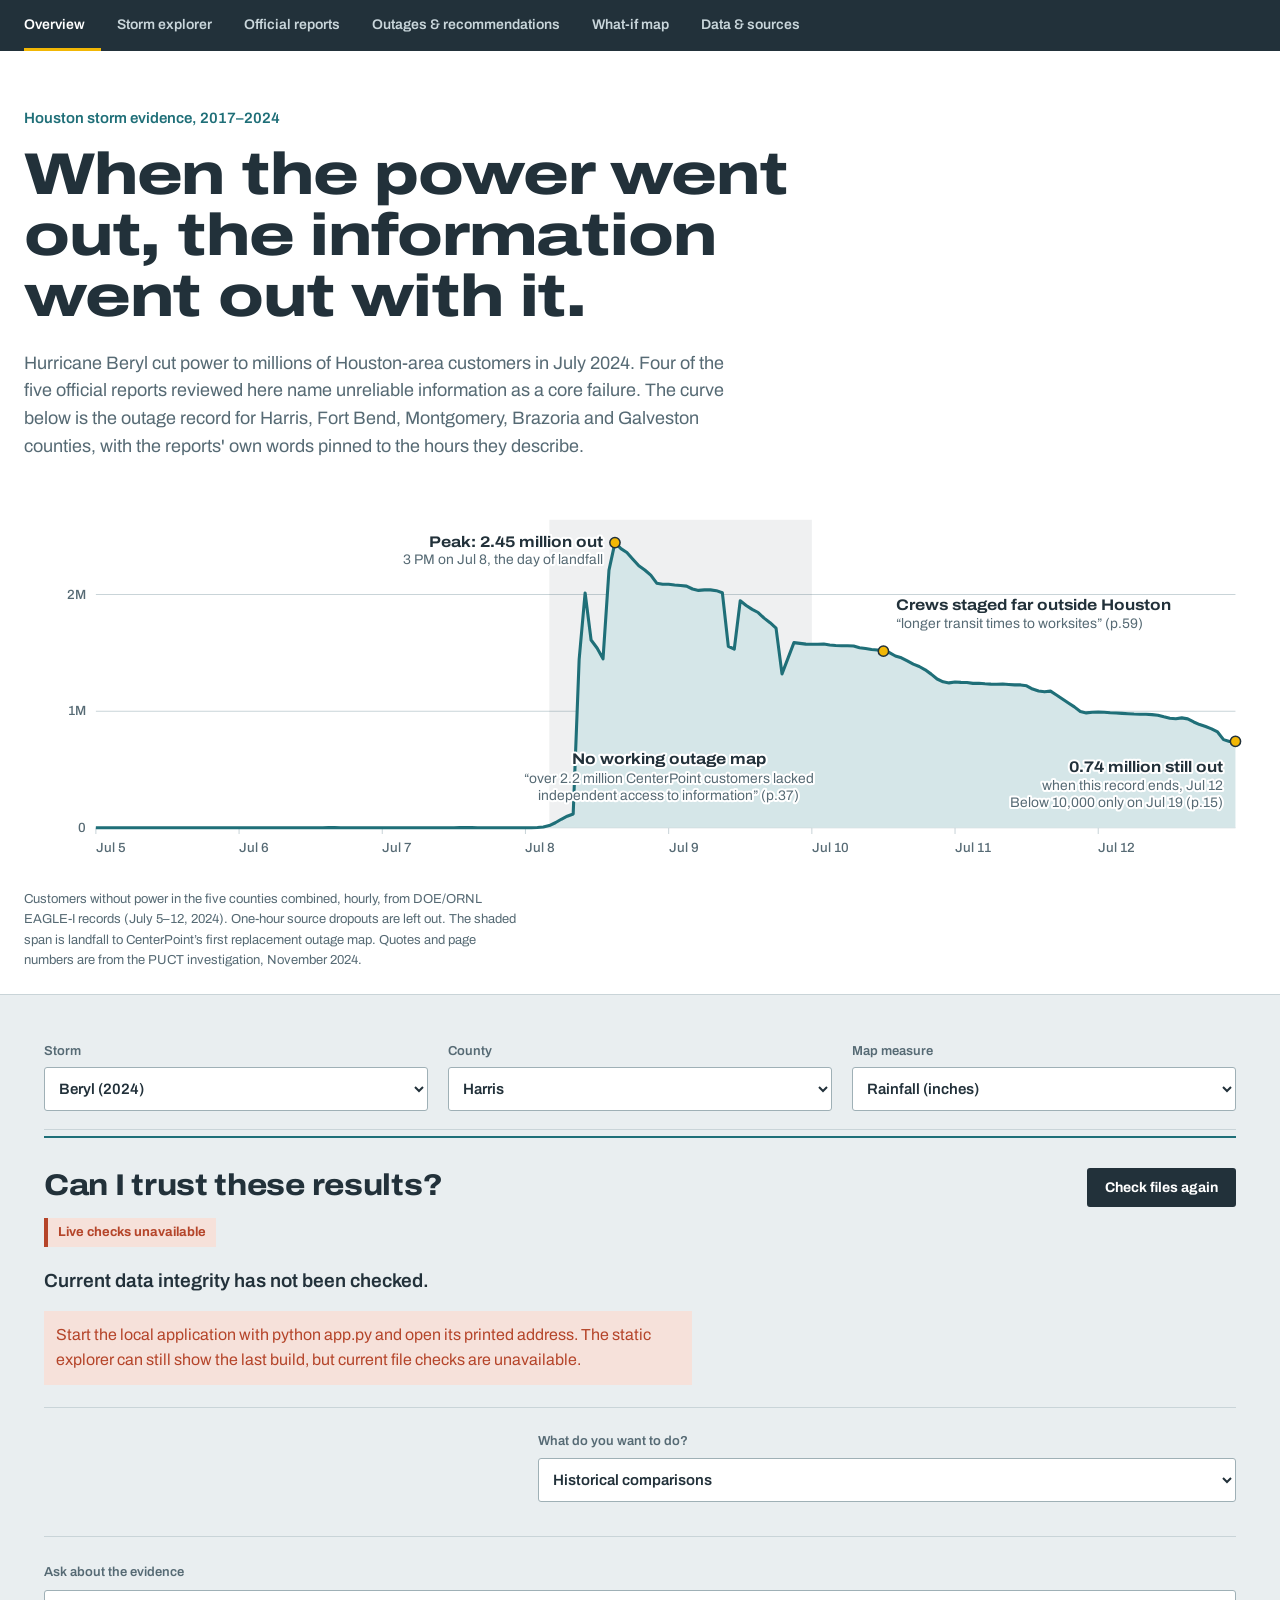
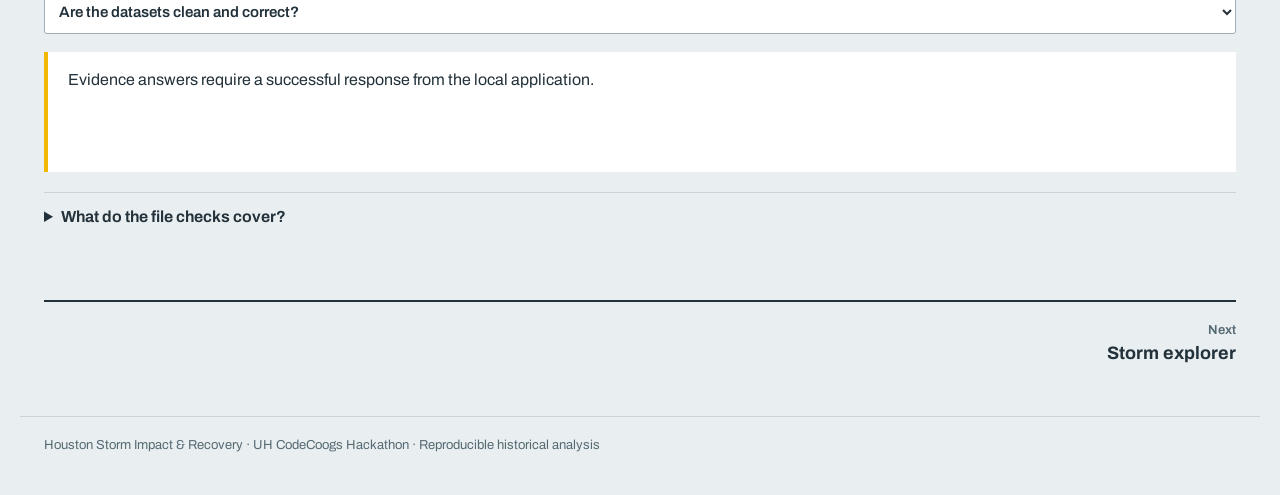
==== dashboard/index.html @ 1a6ea16e "Houston storm impact dashboard: evidence, reports, recommendations, what-if maps - Standard-library " ====
<!doctype html>
<html lang="en">
<head>
  <meta charset="utf-8"><meta name="viewport" content="width=device-width, initial-scale=1">
  <title>Houston Storm Impact & Recovery</title>
  <link rel="preconnect" href="https://fonts.googleapis.com"><link rel="preconnect" href="https://fonts.gstatic.com" crossorigin>
  <link rel="stylesheet" href="https://fonts.googleapis.com/css2?family=Archivo:wdth,wght@62..125,300..850&display=swap">
  <link rel="stylesheet" href="vendor/leaflet/leaflet.css">
  <link rel="stylesheet" href="style.css">
  <script src="vendor/leaflet/leaflet.js" defer></script>
  <script src="data.js" defer></script><script src="app.js" defer></script><script src="readiness.js" defer></script>
</head>
<body>
<div class="topbar"><nav class="app-nav" aria-label="Pages"><a href="#/overview" data-nav="overview">Overview</a><a href="#/explorer" data-nav="explorer">Storm explorer</a><a href="#/reports" data-nav="reports">Official reports</a><a href="#/outages" data-nav="outages">Outages & recommendations</a><a href="#/whatif" data-nav="whatif">What-if map</a><a href="#/data" data-nav="data">Data & sources</a></nav></div>
<header class="hero" data-page="overview">
  <p class="kicker">Houston storm evidence, 2017–2024</p>
  <h1>When the power went out, the information went out with it.</h1>
  <p class="lede">Hurricane Beryl cut power to millions of Houston-area customers in July 2024. Four of the five official reports reviewed here name unreliable information as a core failure. The curve below is the outage record for Harris, Fort Bend, Montgomery, Brazoria and Galveston counties, with the reports' own words pinned to the hours they describe.</p>
  <figure class="hero-chart"><svg id="heroCurve" viewBox="0 0 1200 380" role="img" aria-labelledby="heroCaption"></svg>
    <figcaption id="heroCaption">Customers without power in the five counties combined, hourly, from DOE/ORNL EAGLE-I records (July 5–12, 2024). One-hour source dropouts are left out. The shaded span is landfall to CenterPoint’s first replacement outage map. Quotes and page numbers are from the PUCT investigation, November 2024.</figcaption></figure>
</header>
<main>
  <div id="fatal" role="alert" hidden></div>
  <section class="controls" aria-label="Explore the dataset" id="explore" data-page="overview explorer">
    <label>Storm<select id="storm" aria-label="Storm"></select></label>
    <label>County<select id="county" aria-label="County"></select></label>
    <label>Map measure<select id="metric" aria-label="Map measure">
      <option value="total_precipitation_in">Rainfall (inches)</option>
      <option value="peak_wind_gust_mph">Peak wind gust (mph)</option>
      <option value="outage_peak_customers_observed">Peak observed customers out</option>
      <option value="nfip_total_net_payment_usd">NFIP net payments (USD)</option>
      <option value="nfip_recorded_claims">Recorded NFIP claims</option>
    </select></label>
  </section>
  <section class="panel readiness-panel" id="readiness" data-page="overview" aria-labelledby="readiness-title">
    
    <div class="readiness-heading"><h2 id="readiness-title">Can I trust these results?</h2><button id="recheck" class="action-button" type="button">Check files again</button></div>
    <div id="live-status" class="status-pill pending" role="status">Waiting for local checks</div>
    <p id="readiness-verdict" aria-live="polite">Checking the evidence behind this selection.</p>
    <p id="last-checked" class="note"></p>
    <p id="readiness-error" role="alert" hidden></p>
    <div class="readiness-grid"><div id="selection-coverage" class="coverage-card" aria-live="polite"></div><div>
      <label for="analysis-goal">What do you want to do?</label><select id="analysis-goal"><option value="history">Historical comparisons</option><option value="forecasting">Predict future outages</option><option value="preparedness">Prioritize emergency resources</option></select>
      <p id="goal-meaning" class="note"></p>
    </div></div>
    <label for="evidence-question">Ask about the evidence</label><select id="evidence-question"></select>
    <div id="evidence-answer" class="answer-box" aria-live="polite"></div>
    <details><summary>What do the file checks cover?</summary><ul id="live-checks"></ul><p class="note">These are processing and integrity checks. They do not independently validate every measurement or certify source accuracy.</p></details>
  </section>
  <section class="panel" id="collection" data-page="data"><h2>What data would strengthen this?</h2><p class="note">Recommendations change with your selected county, storm, and intended use.</p><div id="next-data" class="needs-grid"></div></section>
  <p class="scope" id="scope" aria-live="polite" data-page="explorer"></p>
  <div class="cards" id="cards" aria-live="polite" data-page="explorer"></div>
  <section class="split" data-page="explorer">
    <article class="panel"><h2 id="mapTitle">Rain across the region</h2>
      <div id="map" class="leaflet-map county-map" role="group" aria-label="Map of the five study counties shaded by the selected measure. Click a county to select it."></div>
      <div class="legend"><span>Lower</span><i></i><span>Higher within this storm</span><span class="missing">Gray = unknown</span></div>
      <p class="note">Select a county on the map or use the county menu. Weather values represent one reference point in each county. Colors show absolute values, not population-adjusted risk.</p>
    </article>
    <article class="panel"><h2 id="timelineTitle">The storm, hour by hour</h2>
      <div id="timelines"></div>
      <p class="note" id="timelineNote"></p>
    </article>
  </section>
  <section class="panel" data-page="explorer"><h2>What the records show</h2>
    <div class="table-wrap"><table><caption id="summaryCaption"></caption><thead><tr><th>County</th><th>Rain (in)</th><th>Peak gust (mph)</th><th>Peak observed out</th><th>Outage record presence</th><th>NFIP claims</th><th>Net payments (USD)</th></tr></thead><tbody id="summary"></tbody></table></div>
    <p class="note">Outage totals cover all reporting utilities in a county. Record presence is the fraction of expected quarter-hours with a source record; it does not establish customer coverage. Payments are nominal insured losses, not total damage.</p>
    <details><summary>Descriptive relationships</summary><div id="associations"></div><p class="note">Each storm has only five county comparisons. Correlations are exploratory, unadjusted for exposure, and do not establish causation. No predictive accuracy or statistical significance is claimed.</p></details>
  </section>
  <section class="panel" id="harvey" data-page="explorer" aria-labelledby="harvey-title"><h2 id="harvey-title">Harvey: daily ZIP outages and FEMA damage</h2>
    <p id="harveyIntro">These two Harvey-only sources sit beside the four-storm data. They are not merged into it.</p>
    <div class="table-wrap"><table><caption id="harveyCaption">Harvey 2017, five study counties</caption><thead><tr><th>County</th><th>ZIPs</th><th>Peak daily outages (ZIP file)</th><th>Peak date</th><th>% of reporting ZIP customers</th><th>EAGLE-I peak, same storm</th><th>FEMA damaged homes</th><th>Major / destroyed</th></tr></thead><tbody id="harveySummary"></tbody></table></div>
    <div id="harveyChart"></div>
    <p class="note">Outages: one snapshot per day (time of day not stated) for each ZIP code, from an organizer-supplied file with no named publisher. Each ZIP counts toward the county holding most of its area, using simplified county outlines; ZIPs that straddle a county line are flagged in the downloads. FEMA counts are modeled housing-damage assessments, not insured claims or dollars. The two outage sources disagree and neither covers every utility: EAGLE-I is far lower for Harris but higher for Montgomery. The source's customer totals also change from day to day, so percentages are approximate.</p>
  </section>
  <section class="panel" id="reports" data-page="reports" aria-labelledby="reports-title"><h2 id="reports-title">What the reports agree on</h2>
    <p id="reportsIntro" class="note"></p>
    <div id="consensus" class="consensus"></div>
    <details><summary>All quoted findings (page-cited, quotes checked against the report text)</summary><div class="table-wrap"><table><thead><tr><th>Issue</th><th>Report</th><th>Page</th><th>Quote</th></tr></thead><tbody id="findings"></tbody></table></div></details>
  </section>
  <section class="panel" id="discrepancies" data-page="reports" aria-labelledby="disc-title"><h2 id="disc-title">Where the reports and the data disagree</h2>
    <div class="table-wrap"><table><thead><tr><th>Topic</th><th>Source A</th><th>Source B</th><th>B ÷ A</th><th>Verdict</th><th>Why it matters</th></tr></thead><tbody id="discTable"></tbody></table></div>
    <p class="note">“Different geography” rows compare sources covering different areas and are shown for context: the ratio shows how much of the larger area the smaller one represents. “Unit mismatch” means two sources use different units (people vs. customers) for what looks like the same number.</p>
  </section>
  <section class="panel" id="restoration" data-page="outages" aria-labelledby="rest-title"><h2 id="rest-title">How long power stayed out</h2>
    <div class="table-wrap"><table><thead><tr><th>Storm</th><th>County</th><th>Peak out</th><th>Peak time</th><th>Time to 50% of peak</th><th>Time to 10% of peak</th><th>Still out when data ends</th><th>Source</th></tr></thead><tbody id="restTable"></tbody></table></div>
    <p class="note">A threshold counts only once outages stay below it for the rest of the data, so one-off source dropouts (e.g. Harris EAGLE-I, Jul 9 8 p.m.) are ignored. “Not reached” means the data ends first; nothing is extrapolated. Harvey uses daily ZIP snapshots (days); Beryl uses EAGLE-I hourly means (hours). PUCT reports CenterPoint's full Beryl restoration took 11 days.</p>
  </section>
  <section class="panel" id="drivers" data-page="outages" aria-labelledby="drivers-title"><h2 id="drivers-title">What the longest outages had in common</h2>
    <p id="driversLead" class="lead-finding"></p>
    <div class="split"><div>
      <div class="table-wrap"><table><caption>Harvey, 198 ZIP codes. Fastest-restored quarter vs slowest-restored quarter (medians), and the rank correlation with outage length. Select a trait to see those ZIPs on the map.</caption>
        <thead><tr><th>Trait</th><th>Fastest quarter</th><th>Slowest quarter</th><th>Link to outage length</th></tr></thead><tbody id="driversTable"></tbody></table></div>
      <h3 class="plan-title">Where outages lasted longest</h3><ol id="hotspotList" class="hotspots"></ol>
    </div>
    <div><div id="driversMap" class="leaflet-map" role="img" aria-label="Map of Harvey ZIP codes colored by outage length, with the longest-outage areas labeled"></div>
      <p class="legend-q" id="driversLegend"><span><i style="background:#9cc3c8"></i>Fastest quarter</span><span><i style="background:#5f9aa3"></i>Second</span><span><i style="background:#d08a3c"></i>Third</span><span><i style="background:#b5452a"></i>Slowest quarter</span></p></div></div>
    <h3 class="plan-title">Recommendations, and where each one applies</h3>
    <div class="recs-layout"><ol id="recs" class="recs"></ol>
      <div class="recs-map-col"><h3 id="recMapTitle" class="rec-map-title"></h3><div id="recMap" class="leaflet-map" role="img" aria-label="Map of the areas the selected recommendation applies to"></div>
        <p class="note">Red outlines show the selected ZIP areas from the Harvey source file. Click a ZIP code to zoom to its boundary and see its outage and flood-claim figures. For Beryl tree work, shading shows county priorities.</p>
        <p id="recMapRule" class="note" aria-live="polite"></p></div></div>
    <p class="note">Outage length = customer-days without power per customer, from daily ZIP snapshots (Aug 27 to Sep 4, 2017). Rank correlation (Spearman) is used because a few ZIPs with very few customers produce extreme ratios; those are shown smaller and are left out of hotspot grouping. These are associations, measured across one storm.</p>
  </section>
  <section class="panel" id="staging" data-page="whatif" aria-labelledby="staging-title"><h2 id="staging-title">If we added a site here, what changes?</h2>
    <div class="tabs" role="tablist" aria-label="Relief scenario">
      <button role="tab" id="tab-relief" aria-controls="stagingBody" data-scenario="relief">Disaster relief</button>
      <button role="tab" id="tab-power" aria-controls="stagingBody" data-scenario="power">Power outages</button>
      <button role="tab" id="tab-flood" aria-controls="stagingBody" data-scenario="flood">Flood relief</button>
    </div>
    <div id="stagingBody" role="tabpanel">
      <p id="stagingIntro"></p>
      <div class="split"><div class="map-wrap"><div id="stagingMap" class="leaflet-map" role="application" aria-label="Editable map of relief sites. Drag sites to move them; in Place sites mode, click to add; double-click a site to remove it."></div>
        <div class="map-modes" role="group" aria-label="Map mode"><button type="button" id="moveMode" aria-pressed="true">Move</button><button type="button" id="placeMode" aria-pressed="false">Place sites</button></div>
        <div class="map-tools" aria-label="Map controls"><button type="button" id="zoomIn" aria-label="Zoom in">+</button><button type="button" id="zoomOut" aria-label="Zoom out">−</button><button type="button" id="resetView">Fit map</button><button type="button" id="resetPositions" title="Move today's sites back to their original locations">Reset positions</button></div>
        <p class="site-key" aria-label="Map key"><span><i class="swatch shelter"></i>Official shelter</span><span><i class="swatch recovery"></i>FEMA recovery center</span><span><i class="swatch utility"></i>Utility service center</span><span><i class="swatch unofficial"></i>Unofficial site</span><span><i class="swatch new"></i>Your site</span><span>★ Best single addition</span><span><i class="swatch sub"></i>Substation (power tab)</span></p></div>
        <div><div id="stagingResult" class="answer-box" aria-live="polite"></div>
        <details class="plan-sites" open><summary>Sites in this plan</summary><ul id="siteList" class="site-list"></ul></details>
        <div class="plan-actions"><button type="button" id="toggleUnofficial" aria-pressed="false" hidden>Add unofficial sites</button><button type="button" id="toggleSubstations" aria-pressed="false" hidden>Show substations</button><button type="button" id="addBest">Add the best single site</button><button type="button" id="resetSites">Start over</button></div>
        <div id="unofficialInfo" class="unofficial-info" hidden></div>
        <p id="substationNote" class="note" hidden>Substations come from the U.S. Department of Homeland Security HIFLD electric substations layer (transmission level, 69 kV and above, mostly dated May 2017). The official HIFLD download is now restricted, so this copy comes from a public re-host of that layer. Substations show where the grid switches and steps down power; they are context, not crew bases, and are not counted in trip times.</p></div></div>
      <p class="note" id="stagingNote"></p>
    </div>
  </section>
  <section class="panel cnp" data-page="explorer"><h2>Restoration, as publicly reported</h2>
    <p>These milestones cover <strong>CenterPoint Houston Electric’s service territory</strong>. They are separate from the county data. Times are release publication times in America/Chicago, not exact measurement times.</p>
    <div id="centerpoint" class="milestones"></div>
    <p class="note">Bounds and rounding are preserved. Company-reported figures were not independently reconciled. Achieved milestones appear here; future restoration targets are excluded.</p>
  </section>
  <section class="panel" id="evidence" data-page="data"><h2>A result you can trace.</h2>
    <p id="validation"></p><ul id="warnings"></ul>
    <details><summary>Sources and input fingerprints</summary><div id="sources"></div></details>
    <div class="downloads">
      <a href="../data/processed/county_storm_hour.csv" download>Hourly CSV</a>
      <a href="../data/processed/county_storm.csv" download>County–storm CSV</a>
      <a href="../data/processed/centerpoint_beryl_milestones.csv" download>CenterPoint CSV</a>
      <a href="../data/processed/claim_assignments.csv" download>Claim assignment audit</a>
      <a href="../data/processed/relief_sites.csv" download>Relief sites (official and unofficial)</a>
      <a href="../data/processed/hifld_substations.csv" download>HIFLD substations (5 counties)</a>
      <a href="../data/processed/harvey_county_supplement.csv" download>Harvey county supplement</a>
      <a href="../data/processed/harvey_county_outages_daily.csv" download>Harvey daily county outages</a>
      <a href="../data/processed/harvey_zip_outages_daily.csv" download>Harvey ZIP outages</a>
      <a href="../data/processed/harvey_zip_county_assignments.csv" download>Harvey ZIP→county audit</a>
      <a href="../data/processed/harvey_fema_damage_assessments.csv" download>Harvey FEMA damage</a>
      <a href="../data/processed/descriptive_associations.csv" download>Associations</a>
      <a href="../data/processed/source_manifest.json" download>Source manifest</a>
      <a href="../data/processed/processing_manifest.json" download>Processing manifest</a>
      <a href="../docs/METHODOLOGY.md">Methodology</a>
      <a href="../docs/DATA_DICTIONARY.md">Data dictionary</a>
      <a href="../data/processed/validation_report.json" download>Validation report</a>
    </div>
  </section>
  <nav class="pager" id="pager" aria-label="Previous and next page"></nav>
</main>
<footer>Houston Storm Impact & Recovery · UH CodeCoogs Hackathon · Reproducible historical analysis</footer>
<noscript>This dashboard requires JavaScript. Download the CSVs from data/processed to inspect the results.</noscript>
</body>
</html>
---- dashboard/style.css ----
/* Storm evidence dashboard.
   Palette: storm slate ink, Gulf haze page, bayou teal for data and links,
   lineworker yellow only where evidence is pinned, outage rust for disagreement. */
:root{
  --ink:#22313a; --muted:#566a74; --haze:#e9eef0; --paper:#ffffff; --rule:#c9d4d8;
  --teal:#1f6f78; --teal-soft:#d5e6e8; --yellow:#f2b705; --yellow-ink:#7a5c00; --rust:#b5452a; --rust-soft:#f6e1da;
  --font:"Archivo",system-ui,-apple-system,"Segoe UI",sans-serif;
  --measure:72ch;
}
*{box-sizing:border-box}
body{margin:0;background:var(--haze);color:var(--ink);font:400 16px/1.55 var(--font);font-variant-numeric:tabular-nums}
a{color:var(--teal);text-underline-offset:3px}
a:hover{color:var(--ink)}
:focus-visible{outline:3px solid var(--yellow);outline-offset:2px}
button,select,a{touch-action:manipulation}

/* Hero: the annotated outage curve is the one loud element on the page. */
.hero{padding:56px max(24px,calc((100vw - 1240px)/2)) 24px;background:var(--paper);border-bottom:1px solid var(--rule)}
.kicker{margin:0 0 14px;font-size:15px;font-weight:600;color:var(--teal)}
h1{font-stretch:125%;font-weight:800;font-size:clamp(32px,4.6vw,60px);line-height:1.04;letter-spacing:-.02em;max-width:19ch;margin:0 0 22px}
.lede{max-width:var(--measure);font-size:18px;color:var(--muted);margin:0 0 28px}
.hero-chart{margin:0}
#heroCurve{display:block;width:100%;height:auto;overflow:visible}
#heroCurve .grid{stroke:var(--rule);stroke-width:1}
#heroCurve .tick{fill:var(--muted);font:500 13px var(--font)}
#heroCurve .curve{fill:none;stroke:var(--teal);stroke-width:3;stroke-linejoin:round}
#heroCurve .curve-fill{fill:var(--teal-soft)}
#heroCurve .blackout{fill:var(--ink);opacity:.07}
#heroCurve .pin{fill:var(--yellow);stroke:var(--ink);stroke-width:1.5}
#heroCurve .note-h{fill:var(--ink);font:700 15px var(--font);font-stretch:112%}
#heroCurve .note-q{fill:var(--muted);font:400 13.5px var(--font)}
#heroCurve text{paint-order:stroke;stroke:var(--paper);stroke-width:4px;stroke-linejoin:round}
figcaption{font-size:13px;color:var(--muted);max-width:var(--measure);margin-top:10px}

/* Page body: sections are separated by rules and space, not boxed cards. */
main{max-width:1240px;margin:auto;padding:28px 24px 48px}
.app-nav{display:flex;gap:6px 22px;flex-wrap:wrap;margin:0 0 28px;padding-bottom:14px;border-bottom:1px solid var(--rule);font-size:14px;font-weight:600}
.app-nav a{text-decoration:none;color:var(--ink)}
.app-nav a:hover{color:var(--teal);text-decoration:underline}
.panel{padding:30px 0 34px;border-top:2px solid var(--ink);margin:0 0 8px;min-width:0}
h2{font-stretch:112%;font-weight:750;font-size:clamp(23px,2.4vw,30px);line-height:1.15;letter-spacing:-.01em;margin:0 0 16px;max-width:30ch}
h3{font-weight:700;font-size:16px;margin:0 0 6px}
p{max-width:var(--measure)}
.note{font-size:13px;color:var(--muted);margin:14px 0 0;max-width:var(--measure)}
.split{display:grid;grid-template-columns:1fr 1.15fr;gap:36px}
.split>.panel{border-top-width:1px}

.controls{display:flex;gap:20px;padding:18px 0;margin:0 0 6px;position:sticky;top:0;z-index:5;background:var(--haze);border-bottom:1px solid var(--rule)}
label{flex:1;font-size:13px;font-weight:600;color:var(--muted)}
select{display:block;width:100%;margin-top:6px;font:600 15px var(--font);color:var(--ink);background:var(--paper);border:1px solid #9fb0b6;border-radius:3px;padding:10px;min-height:44px}
.scope{font-size:14px;color:var(--muted);margin:18px 0 0}

/* Stat strip: one band with dividers instead of four floating cards. */
.cards{display:grid;grid-template-columns:repeat(4,1fr);margin:18px 0 26px;background:var(--paper);border:1px solid var(--rule)}
.card{padding:18px 20px;border-left:1px solid var(--rule)}
.card:first-child{border-left:0}
.card small{display:block;color:var(--muted);font-size:13px;font-weight:600}
.card strong{display:block;font-stretch:115%;font-weight:800;font-size:30px;letter-spacing:-.02em;margin:4px 0}
.card p{font-size:12px;color:var(--muted);margin:0}

/* Charts and map */
svg{display:block;width:100%;overflow:visible}
.leaflet-container svg{width:auto;max-width:none;overflow:visible}
#map path{cursor:pointer;transition:fill .2s}
#map text{font:700 13px var(--font);pointer-events:none;fill:var(--ink);paint-order:stroke;stroke:#fff;stroke-width:3px;stroke-linejoin:round}
#map text.value{font-size:11.5px;font-weight:500}
#timelines h3,#harveyChart h3{font-size:13px;margin:14px 0 4px}
svg text.axis{fill:var(--muted);font:11px var(--font)}
.legend{display:flex;align-items:center;gap:10px;font-size:12px;color:var(--muted);flex-wrap:wrap;margin-top:8px}
.legend i{width:110px;height:8px;background:linear-gradient(90deg,#e2ecee,#1f6f78)}
.missing{margin-left:10px}

/* Tables */
.table-wrap{overflow:auto;background:var(--paper);border:1px solid var(--rule)}
table{border-collapse:collapse;width:100%;font-size:14px}
caption{text-align:left;font-size:13px;color:var(--muted);padding:12px 12px 4px}
th,td{text-align:right;padding:11px 12px;border-bottom:1px solid #e1e8ea}
th{font-size:12.5px;font-weight:700;color:var(--muted);background:#f4f7f8;position:sticky;top:0}
th:first-child,td:first-child{text-align:left}
tr:last-child td{border-bottom:0}
tr.active{background:#fff6d6}
tr.active td:first-child{box-shadow:inset 4px 0 0 var(--yellow)}
td button{border:0;background:none;color:var(--teal);font:700 14px var(--font);cursor:pointer;padding:4px 0;text-decoration:underline;text-underline-offset:3px}
td small{color:var(--muted)}
details{border-top:1px solid var(--rule);padding-top:12px;margin-top:20px}
summary{cursor:pointer;font-weight:650}

/* Report consensus: horizontal tallies, yellow only on the issue raised most. */
.consensus{display:grid;gap:14px;margin-top:20px}
.issue{display:grid;grid-template-columns:minmax(0,1.3fr) 2fr;gap:18px;align-items:center;padding-bottom:12px;border-bottom:1px solid #dbe3e6}
.issue strong{font-size:15px}
.issue small{display:block;color:var(--muted);font-size:12.5px;margin-top:2px}
.bar{height:26px;background:#dde5e8;position:relative}
.bar i{position:absolute;inset:0 auto 0 0;background:var(--teal)}
.issue:first-child .bar i{background:var(--yellow)}
.issue:first-child .bar span{color:var(--ink)}
.bar span{position:absolute;left:10px;top:3px;font-size:13px;font-weight:700;color:#fff}
#findings td,#discTable td,#restTable td{text-align:left;vertical-align:top}
#findings td:nth-child(4){max-width:520px;color:var(--ink)}
.verdict{display:inline-block;padding:2px 8px;font-size:12px;font-weight:700;background:#e6ecee;white-space:nowrap}
.verdict.disagree,.verdict.unit_mismatch{background:var(--rust-soft);color:var(--rust)}
.verdict.agree_within_10pct{background:var(--teal-soft);color:var(--teal)}

/* Staging what-if */
#stagingMap{cursor:crosshair;background:var(--paper);border:1px solid var(--rule);overflow:hidden}
.tabs{display:flex;gap:0;margin:4px 0 18px;border-bottom:2px solid var(--ink);flex-wrap:wrap}
.tabs button{font:700 15px var(--font);color:var(--muted);background:none;border:0;border-bottom:4px solid transparent;margin-bottom:-2px;padding:10px 18px 8px 0;margin-right:18px;cursor:pointer}
.tabs button:hover{color:var(--ink)}
.tabs button[aria-selected="true"]{color:var(--ink);border-bottom-color:var(--yellow)}
#stagingMap text{font:700 12px var(--font);fill:var(--ink);paint-order:stroke;stroke:#fff;stroke-width:3px}

/* CenterPoint milestones: a dated sequence, so a timeline rule is earned here. */
.cnp{background:transparent}
.milestones{display:grid;grid-template-columns:repeat(4,1fr);gap:0;margin-top:20px;border-top:3px solid var(--teal)}
.milestone{padding:14px 16px 10px 0;position:relative}
.milestone::before{content:"";position:absolute;top:-8px;left:0;width:13px;height:13px;background:var(--paper);border:3px solid var(--teal);border-radius:50%}
.milestone time{font-size:12.5px;display:block;color:var(--muted);margin-top:6px}
.milestone strong{font-size:18px;display:block;margin:6px 0 2px;font-stretch:110%}
.milestone small{color:var(--muted)}
.milestone a{font-size:12px}

/* Evidence and sources */
#warnings{padding-left:20px;font-size:14px;color:var(--muted);max-width:var(--measure)}
#warnings li{margin:8px 0}
.source{padding:12px 0;border-bottom:1px solid #dbe3e6;font-size:13px}
.source code{display:block;overflow-wrap:anywhere;font-size:11px;color:var(--muted);margin-top:4px}
.downloads{display:flex;gap:8px 20px;flex-wrap:wrap;margin-top:22px;font-size:14px}
#fatal{padding:18px;color:var(--rust);background:var(--rust-soft)}
#associations{font-size:14px}

/* Readiness section */
.readiness-panel{border-top-color:var(--teal)}
.readiness-heading{display:flex;align-items:flex-start;justify-content:space-between;gap:20px}
.action-button{border:2px solid var(--ink);border-radius:3px;background:var(--ink);color:#fff;padding:10px 16px;cursor:pointer;font:700 14px var(--font);white-space:nowrap}
.action-button:hover{background:var(--teal);border-color:var(--teal)}
.action-button:disabled{opacity:.6;cursor:wait}
.status-pill{display:inline-block;padding:4px 10px;font-size:13px;font-weight:700;border-left:4px solid currentColor}
.status-pill.checked{background:var(--teal-soft);color:var(--teal)}
.status-pill.failed{background:var(--rust-soft);color:var(--rust)}
.status-pill.pending{background:#e6ecee;color:var(--muted)}
#readiness-verdict{font-size:19px;font-weight:600;max-width:var(--measure);margin-bottom:6px}
.readiness-grid{display:grid;grid-template-columns:1fr 1.5fr;gap:28px;margin:22px 0;padding:20px 0;border-top:1px solid var(--rule);border-bottom:1px solid var(--rule);align-items:center}
.coverage-card strong{display:block;font-stretch:120%;font-weight:800;font-size:44px;line-height:1.05;letter-spacing:-.02em}
.coverage-card span{font-weight:600;font-size:14px}
.coverage-card p{font-size:13px;color:var(--muted);margin-bottom:0}
.answer-box{border-left:4px solid var(--yellow);padding:16px 20px;margin-top:18px;background:var(--paper);min-height:120px}
.answer-box h3{font-size:18px;margin:0 0 8px}
.answer-box p{margin:0 0 8px;max-width:var(--measure)}
.evidence-links{display:flex;flex-wrap:wrap;gap:16px;font-size:13px;margin-top:14px}
.needs-grid{display:grid;grid-template-columns:repeat(2,1fr);gap:0 36px;margin-top:16px}
.need-card{padding:16px 0;border-top:1px solid var(--rule)}
.need-card small{color:var(--teal);font-weight:700;font-size:13px}
.need-card h3{font-size:18px;margin:4px 0 6px}
.need-card p{font-size:14px;color:var(--muted)}
.need-card details{font-size:13px}
#readiness-error{background:var(--rust-soft);color:var(--rust);padding:12px}
#live-checks{font-size:14px;padding-left:20px}
section[id],#explore{scroll-margin-top:90px}
footer{max-width:1240px;margin:auto;padding:18px 24px 40px;font-size:13px;color:var(--muted);border-top:1px solid var(--rule)}

@media (prefers-reduced-motion:reduce){*{transition:none!important}}
@media (max-width:900px){
  .split{grid-template-columns:1fr;gap:0}
  .cards{grid-template-columns:repeat(2,1fr)}
  .card:nth-child(3){border-left:0}
  .card:nth-child(n+3){border-top:1px solid var(--rule)}
  .milestones{grid-template-columns:repeat(2,1fr)}
  .readiness-grid,.needs-grid{grid-template-columns:1fr}
  .issue{grid-template-columns:1fr;gap:8px}
}
@media (max-width:560px){
  .hero{padding:36px 16px 16px}
  main{padding:20px 16px 40px}
  .controls{flex-direction:column;gap:10px;position:static}
  .readiness-heading{flex-direction:column;gap:8px}
  .card strong{font-size:24px}
  #heroCurve .note-q{display:none}
}

/* Editable what-if map */
.map-wrap{position:relative}
#stagingMap{touch-action:none;user-select:none;cursor:grab}
#stagingMap:active{cursor:grabbing}
#stagingMap .site{cursor:move}
#stagingMap .site:focus-visible rect{stroke:var(--yellow);stroke-width:4}
.map-tools{position:absolute;top:10px;right:10px;display:flex;gap:4px}
.map-tools button,.plan-actions button,.site-list button{font:700 14px var(--font);color:var(--ink);background:var(--paper);border:1px solid #9fb0b6;border-radius:3px;padding:6px 11px;min-height:36px;cursor:pointer}
.map-tools button:hover,.plan-actions button:hover,.site-list button:hover{border-color:var(--ink)}
.plan-title{margin-top:22px}
.site-list{list-style:none;padding:0;margin:8px 0 0;border-top:1px solid var(--rule)}
.site-list li{display:flex;align-items:center;gap:10px;padding:7px 0;border-bottom:1px solid #dbe3e6;font-size:14px}
.site-list button{margin-left:auto;font-size:12.5px;padding:3px 9px;min-height:30px;color:var(--muted)}
.swatch{width:12px;height:12px;background:var(--ink);flex:none}
.swatch.moved{background:var(--teal)}
.swatch.new{background:#c99200}
.plan-actions{display:flex;gap:8px;flex-wrap:wrap;margin-top:12px}
.map-modes{position:absolute;top:10px;left:10px;display:flex}
.map-modes button{font:700 14px var(--font);color:var(--muted);background:var(--paper);border:1px solid #9fb0b6;padding:6px 12px;min-height:36px;cursor:pointer}
.map-modes button+button{border-left:0}
.map-modes button[aria-pressed="true"]{background:var(--ink);color:#fff;border-color:var(--ink)}
.map-modes #placeMode[aria-pressed="true"]{background:var(--yellow);color:var(--ink);border-color:var(--yellow-ink)}
#stagingMap.placing{cursor:crosshair}
#stagingMap.placing:active{cursor:crosshair}

/* Real maps (Leaflet) */
.leaflet-map{height:520px;border:1px solid var(--rule);background:#eef2f3;z-index:0}
#stagingMap.placing,#stagingMap.placing .leaflet-interactive{cursor:crosshair}
.map-wrap .map-modes,.map-wrap .map-tools{z-index:500}
.leaflet-container{font-family:var(--font)}
.site-pin span{display:block;width:16px;height:16px;background:var(--ink);border:2.5px solid #fff;box-shadow:0 0 0 1px var(--ink)}
.site-pin.moved span{background:var(--teal);box-shadow:0 0 0 1px var(--teal)}
.site-pin.new span{background:#c99200;box-shadow:0 0 0 1px #7a5c00}
.site-pin b,.best-pin b{position:absolute;left:20px;top:-1px;white-space:nowrap;font:700 12px var(--font);color:var(--ink);text-shadow:0 0 3px #fff,0 0 3px #fff,0 0 3px #fff}
.site-pin{cursor:move}
.best-pin span{font-size:22px;line-height:20px;color:#c99200;text-shadow:0 0 3px #fff,0 0 3px #fff}
.hot-label{white-space:nowrap;font:700 13px var(--font);color:var(--ink);text-shadow:0 0 3px #fff,0 0 3px #fff,0 0 4px #fff}
.hot-label b{display:inline-block;background:var(--rust);color:#fff;padding:0 6px;margin-right:4px;text-shadow:none}
.lead-finding{font-size:20px;font-weight:600;max-width:60ch;margin:0 0 20px}
.legend-q{display:flex;flex-wrap:wrap;gap:6px 16px;font-size:12.5px;color:var(--muted);margin:8px 0 0}
.legend-q i{display:inline-block;width:11px;height:11px;border-radius:50%;margin-right:5px;vertical-align:-1px}
.rbar{display:inline-block;width:70px;height:8px;background:#e1e8ea;margin-right:8px;position:relative;vertical-align:middle}
.rbar i{position:absolute;inset:0 auto 0 0;width:calc(var(--r)*100%);background:var(--teal)}
.rbar i.neg{background:var(--muted)}
#driversTable td{text-align:left}
.hotspots{padding-left:22px;margin:8px 0 0}
.hotspots li{margin:0 0 10px}
.hotspots span{color:var(--muted);font-size:13px}
.hotspots small{display:block;color:var(--muted);font-size:13px}
.recs{padding-left:24px;margin:10px 0 0;display:grid;gap:4px}
.recs li{padding:14px 0;border-top:1px solid var(--rule)}
.recs li::marker{font-weight:800;color:var(--teal)}
.recs h3{font-size:18px;margin:0 0 2px}
.recs .strength{font-size:13px;font-weight:700;color:var(--teal);margin:0 0 6px}
.recs p{margin:0 0 6px}
.recs .cites{font-size:13px;color:var(--muted)}
@media (max-width:560px){.leaflet-map{height:380px}}

/* Pages: one part of the site at a time */
[hidden]{display:none!important}
.topbar{position:sticky;top:0;z-index:20;background:var(--ink);padding:0 max(24px,calc((100vw - 1240px)/2))}
.topbar .app-nav{display:flex;gap:0;margin:0;padding:0;border:0;overflow-x:auto;scrollbar-width:none}
.topbar .app-nav a{color:#c9d6db;text-decoration:none;font-size:14px;font-weight:600;padding:14px 16px 12px;border-bottom:3px solid transparent;white-space:nowrap}
.topbar .app-nav a:first-child{padding-left:0}
.topbar .app-nav a:hover{color:#fff}
.topbar .app-nav a[aria-current="page"]{color:#fff;border-bottom-color:var(--yellow)}
.controls{top:46px}
.pager{display:flex;justify-content:space-between;gap:16px;margin-top:36px;padding-top:18px;border-top:2px solid var(--ink)}
.pager a{text-decoration:none;font-size:18px;font-weight:700;color:var(--ink)}
.pager a:hover{color:var(--teal)}
.pager small{display:block;font-size:13px;font-weight:600;color:var(--muted)}
.pager .next{text-align:right;margin-left:auto}
section[id],#explore{scroll-margin-top:110px}
@media (max-width:560px){.topbar{padding:0 16px}.controls{top:auto}}

/* County comparison map */
.county-map{height:460px}
.county-map .leaflet-interactive{cursor:pointer}
.county-label{pointer-events:none}
.county-label .cl{position:absolute;white-space:nowrap;text-align:center;transform:translate(-50%,-50%)}
.county-label b{display:block;font:700 13px var(--font);color:var(--ink)}
.county-label span{display:block;font:500 12px var(--font);color:var(--ink)}
.county-label b,.county-label span{text-shadow:0 0 3px #fff,0 0 3px #fff,0 0 4px #fff,0 0 4px #fff}
.county-label.selected b{font-size:14px}

/* Site types on the what-if map */
.site-pin.recovery span{background:#fff;box-shadow:0 0 0 2px var(--ink);border-color:#fff;border-radius:50%}
.site-pin.utility span{background:var(--ink)}
.site-pin.unofficial span{background:#fff;border:2.5px dashed #9a6b00;box-shadow:none}
.site-pin.moved span{background:var(--teal);box-shadow:0 0 0 1px var(--teal);border-radius:0}
.swatch.recovery{background:#fff;border:2px solid var(--ink);border-radius:50%}
.swatch.unofficial{background:#fff;border:2px dashed #9a6b00}
.site-list{max-height:300px;overflow:auto}
.site-name small{display:block;color:var(--muted);font-size:12px}
.plan-sites{border-top:0;margin-top:18px;padding-top:0}
.plan-sites summary{font-weight:700;font-size:16px;margin-bottom:6px}
.unofficial-info{margin-top:16px;padding:14px 16px;border-left:4px dashed #9a6b00;background:var(--paper);font-size:14px}
.unofficial-info h3{font-size:16px;margin:0 0 6px}
.unofficial-info ul{padding-left:18px;margin:8px 0 0;max-height:220px;overflow:auto}
.unofficial-info li{margin:4px 0}
#toggleUnofficial[aria-pressed="true"]{background:#fff6d6;border-color:#9a6b00}
.site-key{display:flex;flex-wrap:wrap;gap:6px 16px;font-size:12.5px;color:var(--muted);margin:8px 0 0}
.site-key i{display:inline-block;width:11px;height:11px;margin-right:6px;vertical-align:-1px}
.swatch.shelter{background:var(--ink)}

/* Recommendations with their target areas */
.recs-layout{display:grid;grid-template-columns:minmax(0,1.05fr) minmax(0,1fr);gap:32px;align-items:start}
.recs-map-col{position:sticky;top:64px}
.recs-map-col .leaflet-map{height:520px}
.rec-map-title{font-size:16px;margin:12px 0 8px}
.recs li.selected{box-shadow:inset 4px 0 0 var(--rust);padding-left:14px;margin-left:-14px}
.recs .where{font-size:14px}
.recs .where span{color:var(--muted)}
.rec-zips{display:flex;flex-wrap:wrap;gap:6px;margin:10px 0 14px}
.rec-zip{font:600 13px var(--font);background:#fff;color:var(--ink);border:1px solid #9fb0b6;border-radius:4px;padding:6px 9px;cursor:pointer;text-align:left}
.rec-zip:hover,.rec-zip[aria-pressed="true"]{background:#fff0e9;border-color:var(--rust)}
.rec-zip:focus-visible{outline:3px solid var(--teal);outline-offset:2px}
.show-rec{font:700 13px var(--font);color:var(--ink);background:var(--paper);border:1px solid #9fb0b6;border-radius:3px;padding:4px 10px;margin-left:6px;cursor:pointer}
.show-rec[aria-pressed="true"]{background:var(--rust);border-color:var(--rust);color:#fff}
.rec-label{pointer-events:none}
.rec-label span{position:absolute;left:10px;top:-8px;white-space:nowrap;font:700 12px var(--font);color:var(--ink);text-shadow:0 0 3px #fff,0 0 3px #fff,0 0 4px #fff}
@media (max-width:900px){.recs-layout{grid-template-columns:1fr}.recs-map-col{position:static}.recs-map-col .leaflet-map{height:400px}}

/* Selectable trait rows */
.trait-row{cursor:pointer}
.trait-row:hover td{background:#f4f7f8}
.trait-row.active td{background:#fff6d6}
.trait-row.active td:first-child{box-shadow:inset 4px 0 0 var(--yellow)}
.trait-row:focus-visible{outline:3px solid var(--yellow);outline-offset:-3px}
.row-hint{display:block;font-size:12px;font-weight:600;color:var(--teal);margin-top:2px}
.swatch.sub{background:#fff;border:2px solid #5b3f8f;border-radius:50%}
#toggleSubstations[aria-pressed="true"]{background:#efeaf7;border-color:#5b3f8f}
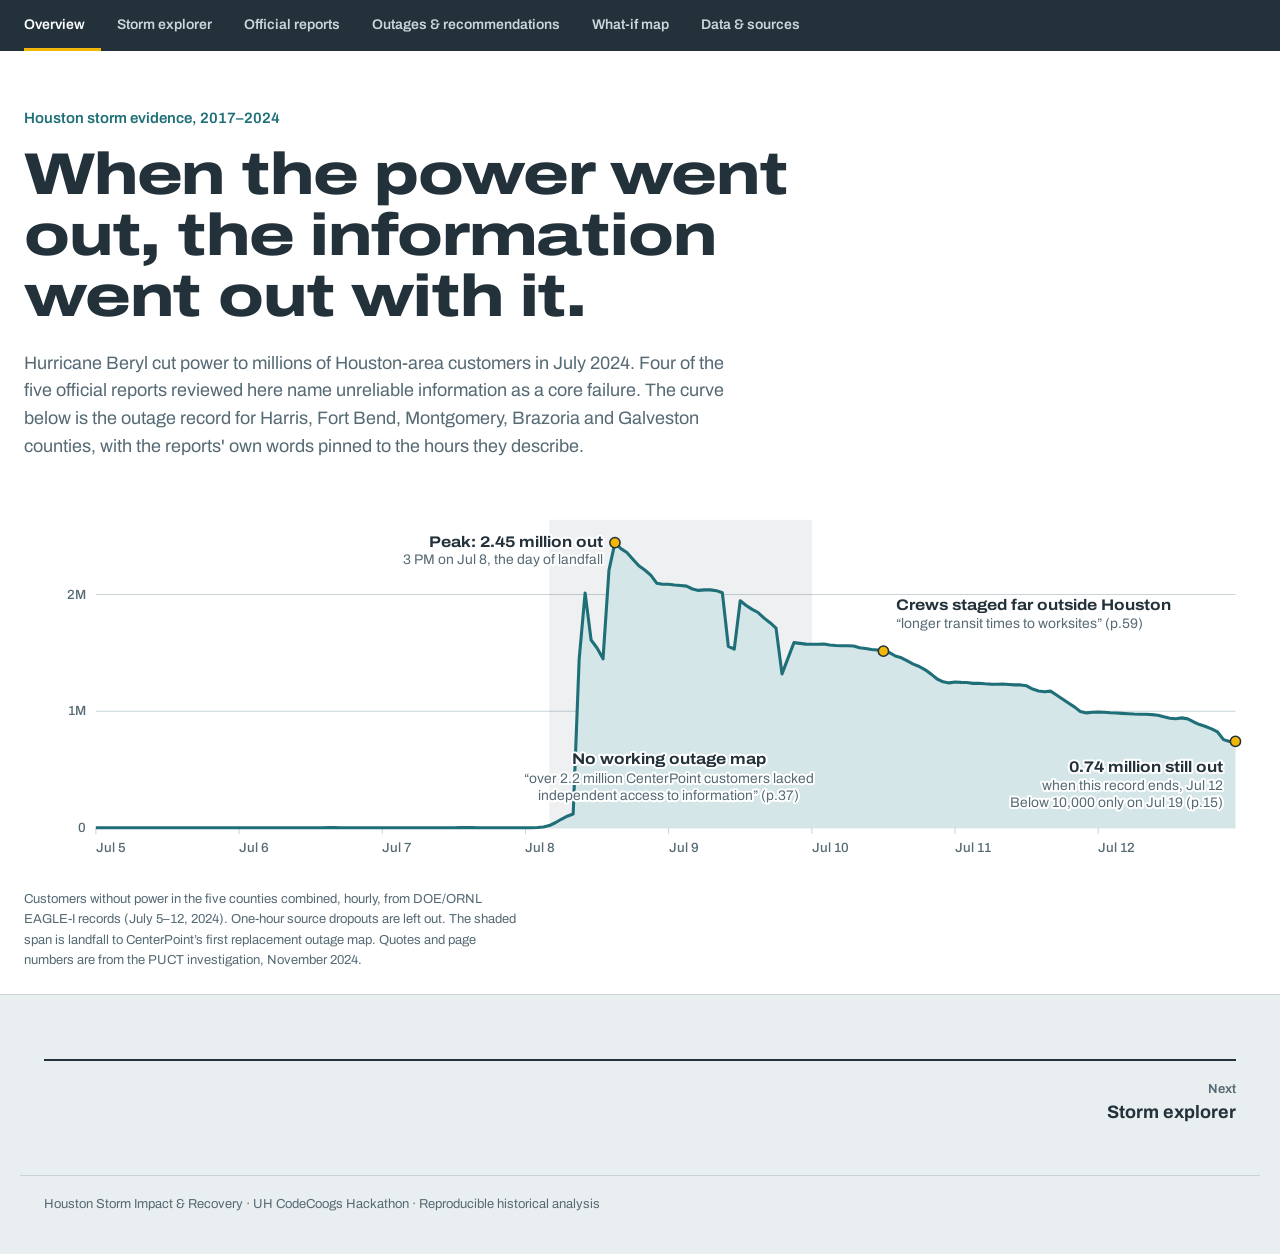
==== commit 3a5e5ba4: "Dashboard: sync readiness with Harvey summary, link to recommendations, move checks - Refresh the re" ====
--- a/dashboard/index.html
+++ b/dashboard/index.html
@@ -1,157 +1,157 @@
-<!doctype html>
-<html lang="en">
-<head>
-  <meta charset="utf-8"><meta name="viewport" content="width=device-width, initial-scale=1">
-  <title>Houston Storm Impact & Recovery</title>
-  <link rel="preconnect" href="https://fonts.googleapis.com"><link rel="preconnect" href="https://fonts.gstatic.com" crossorigin>
-  <link rel="stylesheet" href="https://fonts.googleapis.com/css2?family=Archivo:wdth,wght@62..125,300..850&display=swap">
-  <link rel="stylesheet" href="vendor/leaflet/leaflet.css">
-  <link rel="stylesheet" href="style.css">
-  <script src="vendor/leaflet/leaflet.js" defer></script>
-  <script src="data.js" defer></script><script src="app.js" defer></script><script src="readiness.js" defer></script>
-</head>
-<body>
-<div class="topbar"><nav class="app-nav" aria-label="Pages"><a href="#/overview" data-nav="overview">Overview</a><a href="#/explorer" data-nav="explorer">Storm explorer</a><a href="#/reports" data-nav="reports">Official reports</a><a href="#/outages" data-nav="outages">Outages & recommendations</a><a href="#/whatif" data-nav="whatif">What-if map</a><a href="#/data" data-nav="data">Data & sources</a></nav></div>
-<header class="hero" data-page="overview">
-  <p class="kicker">Houston storm evidence, 2017–2024</p>
-  <h1>When the power went out, the information went out with it.</h1>
-  <p class="lede">Hurricane Beryl cut power to millions of Houston-area customers in July 2024. Four of the five official reports reviewed here name unreliable information as a core failure. The curve below is the outage record for Harris, Fort Bend, Montgomery, Brazoria and Galveston counties, with the reports' own words pinned to the hours they describe.</p>
-  <figure class="hero-chart"><svg id="heroCurve" viewBox="0 0 1200 380" role="img" aria-labelledby="heroCaption"></svg>
-    <figcaption id="heroCaption">Customers without power in the five counties combined, hourly, from DOE/ORNL EAGLE-I records (July 5–12, 2024). One-hour source dropouts are left out. The shaded span is landfall to CenterPoint’s first replacement outage map. Quotes and page numbers are from the PUCT investigation, November 2024.</figcaption></figure>
-</header>
-<main>
-  <div id="fatal" role="alert" hidden></div>
-  <section class="controls" aria-label="Explore the dataset" id="explore" data-page="overview explorer">
-    <label>Storm<select id="storm" aria-label="Storm"></select></label>
-    <label>County<select id="county" aria-label="County"></select></label>
-    <label>Map measure<select id="metric" aria-label="Map measure">
-      <option value="total_precipitation_in">Rainfall (inches)</option>
-      <option value="peak_wind_gust_mph">Peak wind gust (mph)</option>
-      <option value="outage_peak_customers_observed">Peak observed customers out</option>
-      <option value="nfip_total_net_payment_usd">NFIP net payments (USD)</option>
-      <option value="nfip_recorded_claims">Recorded NFIP claims</option>
-    </select></label>
-  </section>
-  <section class="panel readiness-panel" id="readiness" data-page="overview" aria-labelledby="readiness-title">
-    
-    <div class="readiness-heading"><h2 id="readiness-title">Can I trust these results?</h2><button id="recheck" class="action-button" type="button">Check files again</button></div>
-    <div id="live-status" class="status-pill pending" role="status">Waiting for local checks</div>
-    <p id="readiness-verdict" aria-live="polite">Checking the evidence behind this selection.</p>
-    <p id="last-checked" class="note"></p>
-    <p id="readiness-error" role="alert" hidden></p>
-    <div class="readiness-grid"><div id="selection-coverage" class="coverage-card" aria-live="polite"></div><div>
-      <label for="analysis-goal">What do you want to do?</label><select id="analysis-goal"><option value="history">Historical comparisons</option><option value="forecasting">Predict future outages</option><option value="preparedness">Prioritize emergency resources</option></select>
-      <p id="goal-meaning" class="note"></p>
-    </div></div>
-    <label for="evidence-question">Ask about the evidence</label><select id="evidence-question"></select>
-    <div id="evidence-answer" class="answer-box" aria-live="polite"></div>
-    <details><summary>What do the file checks cover?</summary><ul id="live-checks"></ul><p class="note">These are processing and integrity checks. They do not independently validate every measurement or certify source accuracy.</p></details>
-  </section>
-  <section class="panel" id="collection" data-page="data"><h2>What data would strengthen this?</h2><p class="note">Recommendations change with your selected county, storm, and intended use.</p><div id="next-data" class="needs-grid"></div></section>
-  <p class="scope" id="scope" aria-live="polite" data-page="explorer"></p>
-  <div class="cards" id="cards" aria-live="polite" data-page="explorer"></div>
-  <section class="split" data-page="explorer">
-    <article class="panel"><h2 id="mapTitle">Rain across the region</h2>
-      <div id="map" class="leaflet-map county-map" role="group" aria-label="Map of the five study counties shaded by the selected measure. Click a county to select it."></div>
-      <div class="legend"><span>Lower</span><i></i><span>Higher within this storm</span><span class="missing">Gray = unknown</span></div>
-      <p class="note">Select a county on the map or use the county menu. Weather values represent one reference point in each county. Colors show absolute values, not population-adjusted risk.</p>
-    </article>
-    <article class="panel"><h2 id="timelineTitle">The storm, hour by hour</h2>
-      <div id="timelines"></div>
-      <p class="note" id="timelineNote"></p>
-    </article>
-  </section>
-  <section class="panel" data-page="explorer"><h2>What the records show</h2>
-    <div class="table-wrap"><table><caption id="summaryCaption"></caption><thead><tr><th>County</th><th>Rain (in)</th><th>Peak gust (mph)</th><th>Peak observed out</th><th>Outage record presence</th><th>NFIP claims</th><th>Net payments (USD)</th></tr></thead><tbody id="summary"></tbody></table></div>
-    <p class="note">Outage totals cover all reporting utilities in a county. Record presence is the fraction of expected quarter-hours with a source record; it does not establish customer coverage. Payments are nominal insured losses, not total damage.</p>
-    <details><summary>Descriptive relationships</summary><div id="associations"></div><p class="note">Each storm has only five county comparisons. Correlations are exploratory, unadjusted for exposure, and do not establish causation. No predictive accuracy or statistical significance is claimed.</p></details>
-  </section>
-  <section class="panel" id="harvey" data-page="explorer" aria-labelledby="harvey-title"><h2 id="harvey-title">Harvey: daily ZIP outages and FEMA damage</h2>
-    <p id="harveyIntro">These two Harvey-only sources sit beside the four-storm data. They are not merged into it.</p>
-    <div class="table-wrap"><table><caption id="harveyCaption">Harvey 2017, five study counties</caption><thead><tr><th>County</th><th>ZIPs</th><th>Peak daily outages (ZIP file)</th><th>Peak date</th><th>% of reporting ZIP customers</th><th>EAGLE-I peak, same storm</th><th>FEMA damaged homes</th><th>Major / destroyed</th></tr></thead><tbody id="harveySummary"></tbody></table></div>
-    <div id="harveyChart"></div>
-    <p class="note">Outages: one snapshot per day (time of day not stated) for each ZIP code, from an organizer-supplied file with no named publisher. Each ZIP counts toward the county holding most of its area, using simplified county outlines; ZIPs that straddle a county line are flagged in the downloads. FEMA counts are modeled housing-damage assessments, not insured claims or dollars. The two outage sources disagree and neither covers every utility: EAGLE-I is far lower for Harris but higher for Montgomery. The source's customer totals also change from day to day, so percentages are approximate.</p>
-  </section>
-  <section class="panel" id="reports" data-page="reports" aria-labelledby="reports-title"><h2 id="reports-title">What the reports agree on</h2>
-    <p id="reportsIntro" class="note"></p>
-    <div id="consensus" class="consensus"></div>
-    <details><summary>All quoted findings (page-cited, quotes checked against the report text)</summary><div class="table-wrap"><table><thead><tr><th>Issue</th><th>Report</th><th>Page</th><th>Quote</th></tr></thead><tbody id="findings"></tbody></table></div></details>
-  </section>
-  <section class="panel" id="discrepancies" data-page="reports" aria-labelledby="disc-title"><h2 id="disc-title">Where the reports and the data disagree</h2>
-    <div class="table-wrap"><table><thead><tr><th>Topic</th><th>Source A</th><th>Source B</th><th>B ÷ A</th><th>Verdict</th><th>Why it matters</th></tr></thead><tbody id="discTable"></tbody></table></div>
-    <p class="note">“Different geography” rows compare sources covering different areas and are shown for context: the ratio shows how much of the larger area the smaller one represents. “Unit mismatch” means two sources use different units (people vs. customers) for what looks like the same number.</p>
-  </section>
-  <section class="panel" id="restoration" data-page="outages" aria-labelledby="rest-title"><h2 id="rest-title">How long power stayed out</h2>
-    <div class="table-wrap"><table><thead><tr><th>Storm</th><th>County</th><th>Peak out</th><th>Peak time</th><th>Time to 50% of peak</th><th>Time to 10% of peak</th><th>Still out when data ends</th><th>Source</th></tr></thead><tbody id="restTable"></tbody></table></div>
-    <p class="note">A threshold counts only once outages stay below it for the rest of the data, so one-off source dropouts (e.g. Harris EAGLE-I, Jul 9 8 p.m.) are ignored. “Not reached” means the data ends first; nothing is extrapolated. Harvey uses daily ZIP snapshots (days); Beryl uses EAGLE-I hourly means (hours). PUCT reports CenterPoint's full Beryl restoration took 11 days.</p>
-  </section>
-  <section class="panel" id="drivers" data-page="outages" aria-labelledby="drivers-title"><h2 id="drivers-title">What the longest outages had in common</h2>
-    <p id="driversLead" class="lead-finding"></p>
-    <div class="split"><div>
-      <div class="table-wrap"><table><caption>Harvey, 198 ZIP codes. Fastest-restored quarter vs slowest-restored quarter (medians), and the rank correlation with outage length. Select a trait to see those ZIPs on the map.</caption>
-        <thead><tr><th>Trait</th><th>Fastest quarter</th><th>Slowest quarter</th><th>Link to outage length</th></tr></thead><tbody id="driversTable"></tbody></table></div>
-      <h3 class="plan-title">Where outages lasted longest</h3><ol id="hotspotList" class="hotspots"></ol>
-    </div>
-    <div><div id="driversMap" class="leaflet-map" role="img" aria-label="Map of Harvey ZIP codes colored by outage length, with the longest-outage areas labeled"></div>
-      <p class="legend-q" id="driversLegend"><span><i style="background:#9cc3c8"></i>Fastest quarter</span><span><i style="background:#5f9aa3"></i>Second</span><span><i style="background:#d08a3c"></i>Third</span><span><i style="background:#b5452a"></i>Slowest quarter</span></p></div></div>
-    <h3 class="plan-title">Recommendations, and where each one applies</h3>
-    <div class="recs-layout"><ol id="recs" class="recs"></ol>
-      <div class="recs-map-col"><h3 id="recMapTitle" class="rec-map-title"></h3><div id="recMap" class="leaflet-map" role="img" aria-label="Map of the areas the selected recommendation applies to"></div>
+<!doctype html>
+<html lang="en">
+<head>
+  <meta charset="utf-8"><meta name="viewport" content="width=device-width, initial-scale=1">
+  <title>Houston Storm Impact & Recovery</title>
+  <link rel="preconnect" href="https://fonts.googleapis.com"><link rel="preconnect" href="https://fonts.gstatic.com" crossorigin>
+  <link rel="stylesheet" href="https://fonts.googleapis.com/css2?family=Archivo:wdth,wght@62..125,300..850&display=swap">
+  <link rel="stylesheet" href="vendor/leaflet/leaflet.css">
+  <link rel="stylesheet" href="style.css">
+  <script src="vendor/leaflet/leaflet.js" defer></script>
+  <script src="data.js" defer></script><script src="app.js" defer></script><script src="readiness.js" defer></script>
+</head>
+<body>
+<div class="topbar"><nav class="app-nav" aria-label="Pages"><a href="#/overview" data-nav="overview">Overview</a><a href="#/explorer" data-nav="explorer">Storm explorer</a><a href="#/reports" data-nav="reports">Official reports</a><a href="#/outages" data-nav="outages">Outages & recommendations</a><a href="#/whatif" data-nav="whatif">What-if map</a><a href="#/data" data-nav="data">Data & sources</a></nav></div>
+<header class="hero" data-page="overview">
+  <p class="kicker">Houston storm evidence, 2017–2024</p>
+  <h1>When the power went out, the information went out with it.</h1>
+  <p class="lede">Hurricane Beryl cut power to millions of Houston-area customers in July 2024. Four of the five official reports reviewed here name unreliable information as a core failure. The curve below is the outage record for Harris, Fort Bend, Montgomery, Brazoria and Galveston counties, with the reports' own words pinned to the hours they describe.</p>
+  <figure class="hero-chart"><svg id="heroCurve" viewBox="0 0 1200 380" role="img" aria-labelledby="heroCaption"></svg>
+    <figcaption id="heroCaption">Customers without power in the five counties combined, hourly, from DOE/ORNL EAGLE-I records (July 5–12, 2024). One-hour source dropouts are left out. The shaded span is landfall to CenterPoint’s first replacement outage map. Quotes and page numbers are from the PUCT investigation, November 2024.</figcaption></figure>
+</header>
+<main>
+  <div id="fatal" role="alert" hidden></div>
+  <section class="controls" aria-label="Explore the dataset" id="explore" data-page="data explorer">
+    <label>Storm<select id="storm" aria-label="Storm"></select></label>
+    <label>County<select id="county" aria-label="County"></select></label>
+    <label data-page="explorer">Map measure<select id="metric" aria-label="Map measure">
+      <option value="total_precipitation_in">Rainfall (inches)</option>
+      <option value="peak_wind_gust_mph">Peak wind gust (mph)</option>
+      <option value="outage_peak_customers_observed">Peak observed customers out</option>
+      <option value="nfip_total_net_payment_usd">NFIP net payments (USD)</option>
+      <option value="nfip_recorded_claims">Recorded NFIP claims</option>
+    </select></label>
+  </section>
+  <section class="panel" id="collection" data-page="data"><h2>What data would strengthen this?</h2><p class="note">Recommendations change with your selected county, storm, and intended use.</p><div id="next-data" class="needs-grid"></div></section>
+  <p class="scope" id="scope" aria-live="polite" data-page="explorer"></p>
+  <div class="cards" id="cards" aria-live="polite" data-page="explorer"></div>
+  <section class="split" data-page="explorer">
+    <article class="panel"><h2 id="mapTitle">Rain across the region</h2>
+      <div id="map" class="leaflet-map county-map" role="group" aria-label="Map of the five study counties shaded by the selected measure. Click a county to select it."></div>
+      <div class="legend"><span>Lower</span><i></i><span>Higher within this storm</span><span class="missing">Gray = unknown</span></div>
+      <p class="note">Select a county on the map or use the county menu. Weather values represent one reference point in each county. Colors show absolute values, not population-adjusted risk.</p>
+    </article>
+    <article class="panel"><h2 id="timelineTitle">The storm, hour by hour</h2>
+      <div id="timelines"></div>
+      <p class="note" id="timelineNote"></p>
+    </article>
+  </section>
+  <section class="panel" data-page="explorer"><h2>What the records show</h2>
+    <div class="table-wrap"><table><caption id="summaryCaption"></caption><thead><tr><th>County</th><th>Rain (in)</th><th>Peak gust (mph)</th><th>Peak observed out</th><th>Outage record presence</th><th>NFIP claims</th><th>Net payments (USD)</th></tr></thead><tbody id="summary"></tbody></table></div>
+    <p class="note">Outage totals cover all reporting utilities in a county. Record presence is the fraction of expected quarter-hours with a source record; it does not establish customer coverage. Payments are nominal insured losses, not total damage.</p>
+    <details><summary>Descriptive relationships</summary><div id="associations"></div><p class="note">Each storm has only five county comparisons. Correlations are exploratory, unadjusted for exposure, and do not establish causation. No predictive accuracy or statistical significance is claimed.</p></details>
+  </section>
+  <section class="panel" id="harvey" data-page="explorer" aria-labelledby="harvey-title"><h2 id="harvey-title">Harvey: daily ZIP outages and FEMA damage</h2>
+    <p id="harveyIntro">These two Harvey-only sources sit beside the four-storm data. They are not merged into it.</p>
+    <div class="table-wrap"><table><caption id="harveyCaption">Harvey 2017, five study counties</caption><thead><tr><th>County</th><th>ZIPs</th><th>Peak daily outages (ZIP file)</th><th>Peak date</th><th>% of reporting ZIP customers</th><th>EAGLE-I peak, same storm</th><th>FEMA damaged homes</th><th>Major / destroyed</th></tr></thead><tbody id="harveySummary"></tbody></table></div>
+    <div id="harveyChart"></div>
+    <p class="note">Outages: one snapshot per day (time of day not stated) for each ZIP code, from an organizer-supplied file with no named publisher. Each ZIP counts toward the county holding most of its area, using simplified county outlines; ZIPs that straddle a county line are flagged in the downloads. FEMA counts are modeled housing-damage assessments, not insured claims or dollars. The two outage sources disagree and neither covers every utility: EAGLE-I is far lower for Harris but higher for Montgomery. The source's customer totals also change from day to day, so percentages are approximate.</p>
+  </section>
+  <section class="panel" id="reports" data-page="reports" aria-labelledby="reports-title"><h2 id="reports-title">What the reports agree on</h2>
+    <p id="reportsIntro" class="note"></p>
+    <div id="consensus" class="consensus"></div>
+    <details><summary>All quoted findings (page-cited, quotes checked against the report text)</summary><div class="table-wrap"><table><thead><tr><th>Issue</th><th>Report</th><th>Page</th><th>Quote</th></tr></thead><tbody id="findings"></tbody></table></div></details>
+  </section>
+  <section class="panel" id="discrepancies" data-page="reports" aria-labelledby="disc-title"><h2 id="disc-title">Where the reports and the data disagree</h2>
+    <div class="table-wrap"><table><thead><tr><th>Topic</th><th>Source A</th><th>Source B</th><th>B ÷ A</th><th>Verdict</th><th>Why it matters</th></tr></thead><tbody id="discTable"></tbody></table></div>
+    <p class="note">“Different geography” rows compare sources covering different areas and are shown for context: the ratio shows how much of the larger area the smaller one represents. “Unit mismatch” means two sources use different units (people vs. customers) for what looks like the same number.</p>
+  </section>
+  <section class="panel" id="restoration" data-page="outages" aria-labelledby="rest-title"><h2 id="rest-title">How long power stayed out</h2>
+    <div class="table-wrap"><table><thead><tr><th>Storm</th><th>County</th><th>Peak out</th><th>Peak time</th><th>Time to 50% of peak</th><th>Time to 10% of peak</th><th>Still out when data ends</th><th>Source</th></tr></thead><tbody id="restTable"></tbody></table></div>
+    <p class="note">A threshold counts only once outages stay below it for the rest of the data, so one-off source dropouts (e.g. Harris EAGLE-I, Jul 9 8 p.m.) are ignored. “Not reached” means the data ends first; nothing is extrapolated. Harvey uses daily ZIP snapshots (days); Beryl uses EAGLE-I hourly means (hours). PUCT reports CenterPoint's full Beryl restoration took 11 days.</p>
+  </section>
+  <section class="panel" id="drivers" data-page="outages" aria-labelledby="drivers-title"><h2 id="drivers-title">What the longest outages had in common</h2>
+    <p id="driversLead" class="lead-finding"></p>
+    <div class="split"><div>
+      <div class="table-wrap"><table><caption>Harvey, 198 ZIP codes. Fastest-restored quarter vs slowest-restored quarter (medians), and the rank correlation with outage length. Select a trait to see those ZIPs on the map.</caption>
+        <thead><tr><th>Trait</th><th>Fastest quarter</th><th>Slowest quarter</th><th>Link to outage length</th></tr></thead><tbody id="driversTable"></tbody></table></div>
+      <h3 class="plan-title">Where outages lasted longest</h3><ol id="hotspotList" class="hotspots"></ol>
+    </div>
+    <div><div id="driversMap" class="leaflet-map" role="img" aria-label="Map of Harvey ZIP codes colored by outage length, with the longest-outage areas labeled"></div>
+      <p class="legend-q" id="driversLegend"><span><i style="background:#9cc3c8"></i>Fastest quarter</span><span><i style="background:#5f9aa3"></i>Second</span><span><i style="background:#d08a3c"></i>Third</span><span><i style="background:#b5452a"></i>Slowest quarter</span></p></div></div>
+    <h3 class="plan-title">Recommendations, and where each one applies</h3>
+    <div class="recs-layout"><ol id="recs" class="recs"></ol>
+      <div class="recs-map-col"><h3 id="recMapTitle" class="rec-map-title"></h3><div id="recMap" class="leaflet-map" role="img" aria-label="Map of the areas the selected recommendation applies to"></div>
         <p class="note">Red outlines show the selected ZIP areas from the Harvey source file. Click a ZIP code to zoom to its boundary and see its outage and flood-claim figures. For Beryl tree work, shading shows county priorities.</p>
         <p id="recMapRule" class="note" aria-live="polite"></p></div></div>
-    <p class="note">Outage length = customer-days without power per customer, from daily ZIP snapshots (Aug 27 to Sep 4, 2017). Rank correlation (Spearman) is used because a few ZIPs with very few customers produce extreme ratios; those are shown smaller and are left out of hotspot grouping. These are associations, measured across one storm.</p>
-  </section>
-  <section class="panel" id="staging" data-page="whatif" aria-labelledby="staging-title"><h2 id="staging-title">If we added a site here, what changes?</h2>
-    <div class="tabs" role="tablist" aria-label="Relief scenario">
-      <button role="tab" id="tab-relief" aria-controls="stagingBody" data-scenario="relief">Disaster relief</button>
-      <button role="tab" id="tab-power" aria-controls="stagingBody" data-scenario="power">Power outages</button>
-      <button role="tab" id="tab-flood" aria-controls="stagingBody" data-scenario="flood">Flood relief</button>
-    </div>
-    <div id="stagingBody" role="tabpanel">
-      <p id="stagingIntro"></p>
-      <div class="split"><div class="map-wrap"><div id="stagingMap" class="leaflet-map" role="application" aria-label="Editable map of relief sites. Drag sites to move them; in Place sites mode, click to add; double-click a site to remove it."></div>
-        <div class="map-modes" role="group" aria-label="Map mode"><button type="button" id="moveMode" aria-pressed="true">Move</button><button type="button" id="placeMode" aria-pressed="false">Place sites</button></div>
-        <div class="map-tools" aria-label="Map controls"><button type="button" id="zoomIn" aria-label="Zoom in">+</button><button type="button" id="zoomOut" aria-label="Zoom out">−</button><button type="button" id="resetView">Fit map</button><button type="button" id="resetPositions" title="Move today's sites back to their original locations">Reset positions</button></div>
-        <p class="site-key" aria-label="Map key"><span><i class="swatch shelter"></i>Official shelter</span><span><i class="swatch recovery"></i>FEMA recovery center</span><span><i class="swatch utility"></i>Utility service center</span><span><i class="swatch unofficial"></i>Unofficial site</span><span><i class="swatch new"></i>Your site</span><span>★ Best single addition</span><span><i class="swatch sub"></i>Substation (power tab)</span></p></div>
-        <div><div id="stagingResult" class="answer-box" aria-live="polite"></div>
-        <details class="plan-sites" open><summary>Sites in this plan</summary><ul id="siteList" class="site-list"></ul></details>
-        <div class="plan-actions"><button type="button" id="toggleUnofficial" aria-pressed="false" hidden>Add unofficial sites</button><button type="button" id="toggleSubstations" aria-pressed="false" hidden>Show substations</button><button type="button" id="addBest">Add the best single site</button><button type="button" id="resetSites">Start over</button></div>
-        <div id="unofficialInfo" class="unofficial-info" hidden></div>
-        <p id="substationNote" class="note" hidden>Substations come from the U.S. Department of Homeland Security HIFLD electric substations layer (transmission level, 69 kV and above, mostly dated May 2017). The official HIFLD download is now restricted, so this copy comes from a public re-host of that layer. Substations show where the grid switches and steps down power; they are context, not crew bases, and are not counted in trip times.</p></div></div>
-      <p class="note" id="stagingNote"></p>
-    </div>
-  </section>
-  <section class="panel cnp" data-page="explorer"><h2>Restoration, as publicly reported</h2>
-    <p>These milestones cover <strong>CenterPoint Houston Electric’s service territory</strong>. They are separate from the county data. Times are release publication times in America/Chicago, not exact measurement times.</p>
-    <div id="centerpoint" class="milestones"></div>
-    <p class="note">Bounds and rounding are preserved. Company-reported figures were not independently reconciled. Achieved milestones appear here; future restoration targets are excluded.</p>
-  </section>
-  <section class="panel" id="evidence" data-page="data"><h2>A result you can trace.</h2>
-    <p id="validation"></p><ul id="warnings"></ul>
-    <details><summary>Sources and input fingerprints</summary><div id="sources"></div></details>
-    <div class="downloads">
-      <a href="../data/processed/county_storm_hour.csv" download>Hourly CSV</a>
-      <a href="../data/processed/county_storm.csv" download>County–storm CSV</a>
-      <a href="../data/processed/centerpoint_beryl_milestones.csv" download>CenterPoint CSV</a>
-      <a href="../data/processed/claim_assignments.csv" download>Claim assignment audit</a>
-      <a href="../data/processed/relief_sites.csv" download>Relief sites (official and unofficial)</a>
-      <a href="../data/processed/hifld_substations.csv" download>HIFLD substations (5 counties)</a>
-      <a href="../data/processed/harvey_county_supplement.csv" download>Harvey county supplement</a>
-      <a href="../data/processed/harvey_county_outages_daily.csv" download>Harvey daily county outages</a>
-      <a href="../data/processed/harvey_zip_outages_daily.csv" download>Harvey ZIP outages</a>
-      <a href="../data/processed/harvey_zip_county_assignments.csv" download>Harvey ZIP→county audit</a>
-      <a href="../data/processed/harvey_fema_damage_assessments.csv" download>Harvey FEMA damage</a>
-      <a href="../data/processed/descriptive_associations.csv" download>Associations</a>
-      <a href="../data/processed/source_manifest.json" download>Source manifest</a>
-      <a href="../data/processed/processing_manifest.json" download>Processing manifest</a>
-      <a href="../docs/METHODOLOGY.md">Methodology</a>
-      <a href="../docs/DATA_DICTIONARY.md">Data dictionary</a>
-      <a href="../data/processed/validation_report.json" download>Validation report</a>
-    </div>
-  </section>
-  <nav class="pager" id="pager" aria-label="Previous and next page"></nav>
-</main>
-<footer>Houston Storm Impact & Recovery · UH CodeCoogs Hackathon · Reproducible historical analysis</footer>
-<noscript>This dashboard requires JavaScript. Download the CSVs from data/processed to inspect the results.</noscript>
-</body>
-</html>
+    <p class="note">Outage length = customer-days without power per customer, from daily ZIP snapshots (Aug 27 to Sep 4, 2017). Rank correlation (Spearman) is used because a few ZIPs with very few customers produce extreme ratios; those are shown smaller and are left out of hotspot grouping. These are associations, measured across one storm.</p>
+  </section>
+  <section class="panel" id="staging" data-page="whatif" aria-labelledby="staging-title"><h2 id="staging-title">If we added a site here, what changes?</h2>
+    <div class="tabs" role="tablist" aria-label="Relief scenario">
+      <button role="tab" id="tab-relief" aria-controls="stagingBody" data-scenario="relief">Disaster relief</button>
+      <button role="tab" id="tab-power" aria-controls="stagingBody" data-scenario="power">Power outages</button>
+      <button role="tab" id="tab-flood" aria-controls="stagingBody" data-scenario="flood">Flood relief</button>
+    </div>
+    <div id="stagingBody" role="tabpanel">
+      <p id="stagingIntro"></p>
+      <div class="split"><div class="map-wrap"><div id="stagingMap" class="leaflet-map" role="application" aria-label="Editable map of relief sites. Drag sites to move them; in Place sites mode, click to add; double-click a site to remove it."></div>
+        <div class="map-modes" role="group" aria-label="Map mode"><button type="button" id="moveMode" aria-pressed="true">Move</button><button type="button" id="placeMode" aria-pressed="false">Place sites</button></div>
+        <div class="map-tools" aria-label="Map controls"><button type="button" id="zoomIn" aria-label="Zoom in">+</button><button type="button" id="zoomOut" aria-label="Zoom out">−</button><button type="button" id="resetView">Fit map</button><button type="button" id="resetPositions" title="Move today's sites back to their original locations">Reset positions</button></div>
+        <p class="site-key" aria-label="Map key"><span><i class="swatch shelter"></i>Official shelter</span><span><i class="swatch recovery"></i>FEMA recovery center</span><span><i class="swatch utility"></i>Utility service center</span><span><i class="swatch unofficial"></i>Unofficial site</span><span><i class="swatch new"></i>Your site</span><span>★ Best single addition</span><span><i class="swatch sub"></i>Substation (power tab)</span></p></div>
+        <div><div id="stagingResult" class="answer-box" aria-live="polite"></div>
+        <details class="plan-sites" open><summary>Sites in this plan</summary><ul id="siteList" class="site-list"></ul></details>
+        <div class="plan-actions"><button type="button" id="toggleUnofficial" aria-pressed="false" hidden>Add unofficial sites</button><button type="button" id="toggleSubstations" aria-pressed="false" hidden>Show substations</button><button type="button" id="addBest">Add the best single site</button><button type="button" id="resetSites">Start over</button></div>
+        <div id="unofficialInfo" class="unofficial-info" hidden></div>
+        <p id="substationNote" class="note" hidden>Substations come from the U.S. Department of Homeland Security HIFLD electric substations layer (transmission level, 69 kV and above, mostly dated May 2017). The official HIFLD download is now restricted, so this copy comes from a public re-host of that layer. Substations show where the grid switches and steps down power; they are context, not crew bases, and are not counted in trip times.</p></div></div>
+      <p class="note" id="stagingNote"></p>
+    </div>
+  </section>
+  <section class="panel cnp" data-page="explorer"><h2>Restoration, as publicly reported</h2>
+    <p>These milestones cover <strong>CenterPoint Houston Electric’s service territory</strong>. They are separate from the county data. Times are release publication times in America/Chicago, not exact measurement times.</p>
+    <div id="centerpoint" class="milestones"></div>
+    <p class="note">Bounds and rounding are preserved. Company-reported figures were not independently reconciled. Achieved milestones appear here; future restoration targets are excluded.</p>
+  </section>
+  <section class="panel" id="evidence" data-page="data"><h2>A result you can trace.</h2>
+    <p id="validation"></p><ul id="warnings"></ul>
+    <details><summary>Sources and input fingerprints</summary><div id="sources"></div></details>
+    <div class="downloads">
+      <a href="../data/processed/county_storm_hour.csv" download>Hourly CSV</a>
+      <a href="../data/processed/county_storm.csv" download>County–storm CSV</a>
+      <a href="../data/processed/centerpoint_beryl_milestones.csv" download>CenterPoint CSV</a>
+      <a href="../data/processed/claim_assignments.csv" download>Claim assignment audit</a>
+      <a href="../data/processed/relief_sites.csv" download>Relief sites (official and unofficial)</a>
+      <a href="../data/processed/hifld_substations.csv" download>HIFLD substations (5 counties)</a>
+      <a href="../data/processed/harvey_county_supplement.csv" download>Harvey county supplement</a>
+      <a href="../data/processed/harvey_county_outages_daily.csv" download>Harvey daily county outages</a>
+      <a href="../data/processed/harvey_zip_outages_daily.csv" download>Harvey ZIP outages</a>
+      <a href="../data/processed/harvey_zip_county_assignments.csv" download>Harvey ZIP→county audit</a>
+      <a href="../data/processed/harvey_fema_damage_assessments.csv" download>Harvey FEMA damage</a>
+      <a href="../data/processed/descriptive_associations.csv" download>Associations</a>
+      <a href="../data/processed/source_manifest.json" download>Source manifest</a>
+      <a href="../data/processed/processing_manifest.json" download>Processing manifest</a>
+      <a href="../docs/METHODOLOGY.md">Methodology</a>
+      <a href="../docs/DATA_DICTIONARY.md">Data dictionary</a>
+      <a href="../data/processed/validation_report.json" download>Validation report</a>
+    </div>
+  </section>
+  <section class="panel readiness-panel" id="readiness" data-page="data" aria-labelledby="readiness-title">
+    
+    <div class="readiness-heading"><h2 id="readiness-title">Can I trust these results?</h2><button id="recheck" class="action-button" type="button">Check files again</button></div>
+    <div id="live-status" class="status-pill pending" role="status">Waiting for local checks</div>
+    <p id="readiness-verdict" aria-live="polite">Checking the evidence behind this selection.</p>
+    <p id="last-checked" class="note"></p>
+    <p id="readiness-error" role="alert" hidden></p>
+    <div class="readiness-grid"><div id="selection-coverage" class="coverage-card" aria-live="polite"></div><div>
+      <label for="analysis-goal">What do you want to do?</label><select id="analysis-goal"><option value="history">Historical comparisons</option><option value="forecasting">Predict future outages</option><option value="preparedness">Prioritize emergency resources</option></select>
+      <p id="goal-meaning" class="note"></p>
+    </div></div>
+    <label for="evidence-question">Ask about the evidence</label><select id="evidence-question"></select>
+    <div id="evidence-answer" class="answer-box" aria-live="polite"></div>
+    <details><summary>What do the file checks cover?</summary><ul id="live-checks"></ul><p class="note">These are processing and integrity checks. They do not independently validate every measurement or certify source accuracy.</p></details>
+  </section>
+  <nav class="pager" id="pager" aria-label="Previous and next page"></nav>
+</main>
+<footer>Houston Storm Impact & Recovery · UH CodeCoogs Hackathon · Reproducible historical analysis</footer>
+<noscript>This dashboard requires JavaScript. Download the CSVs from data/processed to inspect the results.</noscript>
+</body>
+</html>
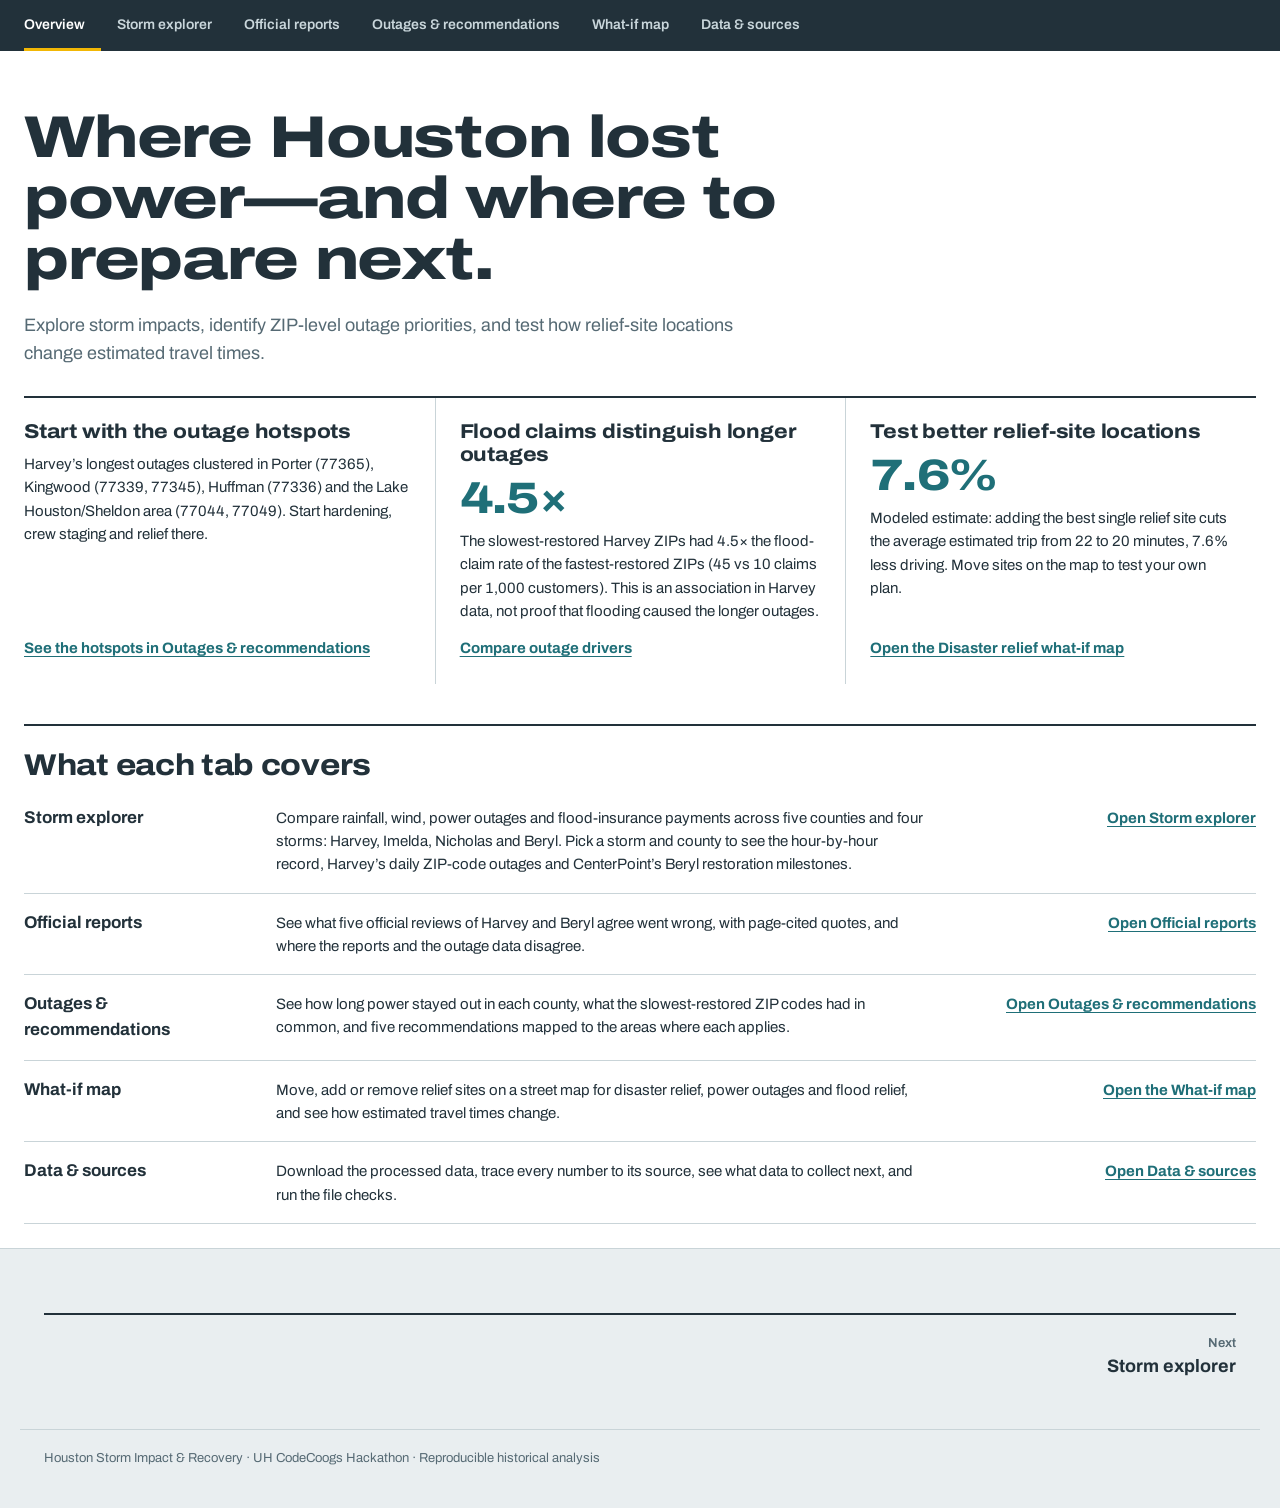
==== commit 5413b776: "Add Vercel deployment and dashboard updates Co-authored-by: Copilot <223556219+Copilot@users.noreply" ====
--- a/dashboard/index.html
+++ b/dashboard/index.html
@@ -12,12 +12,38 @@
 </head>
 <body>
 <div class="topbar"><nav class="app-nav" aria-label="Pages"><a href="#/overview" data-nav="overview">Overview</a><a href="#/explorer" data-nav="explorer">Storm explorer</a><a href="#/reports" data-nav="reports">Official reports</a><a href="#/outages" data-nav="outages">Outages & recommendations</a><a href="#/whatif" data-nav="whatif">What-if map</a><a href="#/data" data-nav="data">Data & sources</a></nav></div>
-<header class="hero" data-page="overview">
-  <p class="kicker">Houston storm evidence, 2017–2024</p>
-  <h1>When the power went out, the information went out with it.</h1>
-  <p class="lede">Hurricane Beryl cut power to millions of Houston-area customers in July 2024. Four of the five official reports reviewed here name unreliable information as a core failure. The curve below is the outage record for Harris, Fort Bend, Montgomery, Brazoria and Galveston counties, with the reports' own words pinned to the hours they describe.</p>
-  <figure class="hero-chart"><svg id="heroCurve" viewBox="0 0 1200 380" role="img" aria-labelledby="heroCaption"></svg>
-    <figcaption id="heroCaption">Customers without power in the five counties combined, hourly, from DOE/ORNL EAGLE-I records (July 5–12, 2024). One-hour source dropouts are left out. The shaded span is landfall to CenterPoint’s first replacement outage map. Quotes and page numbers are from the PUCT investigation, November 2024.</figcaption></figure>
+<header class="hero" data-page="overview">
+  <h1>Where Houston lost power—and where to prepare next.</h1>
+  <p class="lede">Explore storm impacts, identify ZIP-level outage priorities, and test how relief-site locations change estimated travel times.</p>
+  <div class="findings" aria-label="Key findings">
+    <article class="finding">
+      <h2>Start with the outage hotspots</h2>
+      <p id="kfHotspots">Harvey’s longest outages clustered northeast of Houston.</p>
+      <a class="finding-link" href="#/outages/hotspots">See the hotspots in Outages &amp; recommendations</a>
+    </article>
+    <article class="finding">
+      <h2>Flood claims distinguish longer outages</h2>
+      <p class="finding-figure" id="kfFloodFigure"></p>
+      <p id="kfFlood"></p>
+      <a class="finding-link" href="#/outages/drivers">Compare outage drivers</a>
+    </article>
+    <article class="finding">
+      <h2>Test better relief-site locations</h2>
+      <p class="finding-figure" id="kfReliefFigure"></p>
+      <p id="kfRelief"></p>
+      <a class="finding-link" href="#/whatif/relief">Open the Disaster relief what-if map</a>
+    </article>
+  </div>
+  <section class="tab-guide" aria-labelledby="guide-title">
+    <h2 id="guide-title">What each tab covers</h2>
+    <ul class="guide-list">
+      <li><h3>Storm explorer</h3><p>Compare rainfall, wind, power outages and flood-insurance payments across five counties and four storms: Harvey, Imelda, Nicholas and Beryl. Pick a storm and county to see the hour-by-hour record, Harvey’s daily ZIP-code outages and CenterPoint’s Beryl restoration milestones.</p><a href="#/explorer">Open Storm explorer</a></li>
+      <li><h3>Official reports</h3><p>See what five official reviews of Harvey and Beryl agree went wrong, with page-cited quotes, and where the reports and the outage data disagree.</p><a href="#/reports">Open Official reports</a></li>
+      <li><h3>Outages &amp; recommendations</h3><p>See how long power stayed out in each county, what the slowest-restored ZIP codes had in common, and five recommendations mapped to the areas where each applies.</p><a href="#/outages">Open Outages &amp; recommendations</a></li>
+      <li><h3>What-if map</h3><p>Move, add or remove relief sites on a street map for disaster relief, power outages and flood relief, and see how estimated travel times change.</p><a href="#/whatif">Open the What-if map</a></li>
+      <li><h3>Data &amp; sources</h3><p>Download the processed data, trace every number to its source, see what data to collect next, and run the file checks.</p><a href="#/data">Open Data &amp; sources</a></li>
+    </ul>
+  </section>
 </header>
 <main>
   <div id="fatal" role="alert" hidden></div>
@@ -75,7 +101,7 @@
     <div class="split"><div>
       <div class="table-wrap"><table><caption>Harvey, 198 ZIP codes. Fastest-restored quarter vs slowest-restored quarter (medians), and the rank correlation with outage length. Select a trait to see those ZIPs on the map.</caption>
         <thead><tr><th>Trait</th><th>Fastest quarter</th><th>Slowest quarter</th><th>Link to outage length</th></tr></thead><tbody id="driversTable"></tbody></table></div>
-      <h3 class="plan-title">Where outages lasted longest</h3><ol id="hotspotList" class="hotspots"></ol>
+      <h3 class="plan-title" id="hotspots">Where outages lasted longest</h3><ol id="hotspotList" class="hotspots"></ol>
     </div>
     <div><div id="driversMap" class="leaflet-map" role="img" aria-label="Map of Harvey ZIP codes colored by outage length, with the longest-outage areas labeled"></div>
       <p class="legend-q" id="driversLegend"><span><i style="background:#9cc3c8"></i>Fastest quarter</span><span><i style="background:#5f9aa3"></i>Second</span><span><i style="background:#d08a3c"></i>Third</span><span><i style="background:#b5452a"></i>Slowest quarter</span></p></div></div>
--- a/dashboard/vendor/leaflet/leaflet.css
+++ b/dashboard/vendor/leaflet/leaflet.css
@@ -0,0 +1,661 @@
+/* required styles */
+
+.leaflet-pane,
+.leaflet-tile,
+.leaflet-marker-icon,
+.leaflet-marker-shadow,
+.leaflet-tile-container,
+.leaflet-pane > svg,
+.leaflet-pane > canvas,
+.leaflet-zoom-box,
+.leaflet-image-layer,
+.leaflet-layer {
+	position: absolute;
+	left: 0;
+	top: 0;
+	}
+.leaflet-container {
+	overflow: hidden;
+	}
+.leaflet-tile,
+.leaflet-marker-icon,
+.leaflet-marker-shadow {
+	-webkit-user-select: none;
+	   -moz-user-select: none;
+	        user-select: none;
+	  -webkit-user-drag: none;
+	}
+/* Prevents IE11 from highlighting tiles in blue */
+.leaflet-tile::selection {
+	background: transparent;
+}
+/* Safari renders non-retina tile on retina better with this, but Chrome is worse */
+.leaflet-safari .leaflet-tile {
+	image-rendering: -webkit-optimize-contrast;
+	}
+/* hack that prevents hw layers "stretching" when loading new tiles */
+.leaflet-safari .leaflet-tile-container {
+	width: 1600px;
+	height: 1600px;
+	-webkit-transform-origin: 0 0;
+	}
+.leaflet-marker-icon,
+.leaflet-marker-shadow {
+	display: block;
+	}
+/* .leaflet-container svg: reset svg max-width decleration shipped in Joomla! (joomla.org) 3.x */
+/* .leaflet-container img: map is broken in FF if you have max-width: 100% on tiles */
+.leaflet-container .leaflet-overlay-pane svg {
+	max-width: none !important;
+	max-height: none !important;
+	}
+.leaflet-container .leaflet-marker-pane img,
+.leaflet-container .leaflet-shadow-pane img,
+.leaflet-container .leaflet-tile-pane img,
+.leaflet-container img.leaflet-image-layer,
+.leaflet-container .leaflet-tile {
+	max-width: none !important;
+	max-height: none !important;
+	width: auto;
+	padding: 0;
+	}
+
+.leaflet-container img.leaflet-tile {
+	/* See: https://bugs.chromium.org/p/chromium/issues/detail?id=600120 */
+	mix-blend-mode: plus-lighter;
+}
+
+.leaflet-container.leaflet-touch-zoom {
+	-ms-touch-action: pan-x pan-y;
+	touch-action: pan-x pan-y;
+	}
+.leaflet-container.leaflet-touch-drag {
+	-ms-touch-action: pinch-zoom;
+	/* Fallback for FF which doesn't support pinch-zoom */
+	touch-action: none;
+	touch-action: pinch-zoom;
+}
+.leaflet-container.leaflet-touch-drag.leaflet-touch-zoom {
+	-ms-touch-action: none;
+	touch-action: none;
+}
+.leaflet-container {
+	-webkit-tap-highlight-color: transparent;
+}
+.leaflet-container a {
+	-webkit-tap-highlight-color: rgba(51, 181, 229, 0.4);
+}
+.leaflet-tile {
+	filter: inherit;
+	visibility: hidden;
+	}
+.leaflet-tile-loaded {
+	visibility: inherit;
+	}
+.leaflet-zoom-box {
+	width: 0;
+	height: 0;
+	-moz-box-sizing: border-box;
+	     box-sizing: border-box;
+	z-index: 800;
+	}
+/* workaround for https://bugzilla.mozilla.org/show_bug.cgi?id=888319 */
+.leaflet-overlay-pane svg {
+	-moz-user-select: none;
+	}
+
+.leaflet-pane         { z-index: 400; }
+
+.leaflet-tile-pane    { z-index: 200; }
+.leaflet-overlay-pane { z-index: 400; }
+.leaflet-shadow-pane  { z-index: 500; }
+.leaflet-marker-pane  { z-index: 600; }
+.leaflet-tooltip-pane   { z-index: 650; }
+.leaflet-popup-pane   { z-index: 700; }
+
+.leaflet-map-pane canvas { z-index: 100; }
+.leaflet-map-pane svg    { z-index: 200; }
+
+.leaflet-vml-shape {
+	width: 1px;
+	height: 1px;
+	}
+.lvml {
+	behavior: url(#default#VML);
+	display: inline-block;
+	position: absolute;
+	}
+
+
+/* control positioning */
+
+.leaflet-control {
+	position: relative;
+	z-index: 800;
+	pointer-events: visiblePainted; /* IE 9-10 doesn't have auto */
+	pointer-events: auto;
+	}
+.leaflet-top,
+.leaflet-bottom {
+	position: absolute;
+	z-index: 1000;
+	pointer-events: none;
+	}
+.leaflet-top {
+	top: 0;
+	}
+.leaflet-right {
+	right: 0;
+	}
+.leaflet-bottom {
+	bottom: 0;
+	}
+.leaflet-left {
+	left: 0;
+	}
+.leaflet-control {
+	float: left;
+	clear: both;
+	}
+.leaflet-right .leaflet-control {
+	float: right;
+	}
+.leaflet-top .leaflet-control {
+	margin-top: 10px;
+	}
+.leaflet-bottom .leaflet-control {
+	margin-bottom: 10px;
+	}
+.leaflet-left .leaflet-control {
+	margin-left: 10px;
+	}
+.leaflet-right .leaflet-control {
+	margin-right: 10px;
+	}
+
+
+/* zoom and fade animations */
+
+.leaflet-fade-anim .leaflet-popup {
+	opacity: 0;
+	-webkit-transition: opacity 0.2s linear;
+	   -moz-transition: opacity 0.2s linear;
+	        transition: opacity 0.2s linear;
+	}
+.leaflet-fade-anim .leaflet-map-pane .leaflet-popup {
+	opacity: 1;
+	}
+.leaflet-zoom-animated {
+	-webkit-transform-origin: 0 0;
+	    -ms-transform-origin: 0 0;
+	        transform-origin: 0 0;
+	}
+svg.leaflet-zoom-animated {
+	will-change: transform;
+}
+
+.leaflet-zoom-anim .leaflet-zoom-animated {
+	-webkit-transition: -webkit-transform 0.25s cubic-bezier(0,0,0.25,1);
+	   -moz-transition:    -moz-transform 0.25s cubic-bezier(0,0,0.25,1);
+	        transition:         transform 0.25s cubic-bezier(0,0,0.25,1);
+	}
+.leaflet-zoom-anim .leaflet-tile,
+.leaflet-pan-anim .leaflet-tile {
+	-webkit-transition: none;
+	   -moz-transition: none;
+	        transition: none;
+	}
+
+.leaflet-zoom-anim .leaflet-zoom-hide {
+	visibility: hidden;
+	}
+
+
+/* cursors */
+
+.leaflet-interactive {
+	cursor: pointer;
+	}
+.leaflet-grab {
+	cursor: -webkit-grab;
+	cursor:    -moz-grab;
+	cursor:         grab;
+	}
+.leaflet-crosshair,
+.leaflet-crosshair .leaflet-interactive {
+	cursor: crosshair;
+	}
+.leaflet-popup-pane,
+.leaflet-control {
+	cursor: auto;
+	}
+.leaflet-dragging .leaflet-grab,
+.leaflet-dragging .leaflet-grab .leaflet-interactive,
+.leaflet-dragging .leaflet-marker-draggable {
+	cursor: move;
+	cursor: -webkit-grabbing;
+	cursor:    -moz-grabbing;
+	cursor:         grabbing;
+	}
+
+/* marker & overlays interactivity */
+.leaflet-marker-icon,
+.leaflet-marker-shadow,
+.leaflet-image-layer,
+.leaflet-pane > svg path,
+.leaflet-tile-container {
+	pointer-events: none;
+	}
+
+.leaflet-marker-icon.leaflet-interactive,
+.leaflet-image-layer.leaflet-interactive,
+.leaflet-pane > svg path.leaflet-interactive,
+svg.leaflet-image-layer.leaflet-interactive path {
+	pointer-events: visiblePainted; /* IE 9-10 doesn't have auto */
+	pointer-events: auto;
+	}
+
+/* visual tweaks */
+
+.leaflet-container {
+	background: #ddd;
+	outline-offset: 1px;
+	}
+.leaflet-container a {
+	color: #0078A8;
+	}
+.leaflet-zoom-box {
+	border: 2px dotted #38f;
+	background: rgba(255,255,255,0.5);
+	}
+
+
+/* general typography */
+.leaflet-container {
+	font-family: "Helvetica Neue", Arial, Helvetica, sans-serif;
+	font-size: 12px;
+	font-size: 0.75rem;
+	line-height: 1.5;
+	}
+
+
+/* general toolbar styles */
+
+.leaflet-bar {
+	box-shadow: 0 1px 5px rgba(0,0,0,0.65);
+	border-radius: 4px;
+	}
+.leaflet-bar a {
+	background-color: #fff;
+	border-bottom: 1px solid #ccc;
+	width: 26px;
+	height: 26px;
+	line-height: 26px;
+	display: block;
+	text-align: center;
+	text-decoration: none;
+	color: black;
+	}
+.leaflet-bar a,
+.leaflet-control-layers-toggle {
+	background-position: 50% 50%;
+	background-repeat: no-repeat;
+	display: block;
+	}
+.leaflet-bar a:hover,
+.leaflet-bar a:focus {
+	background-color: #f4f4f4;
+	}
+.leaflet-bar a:first-child {
+	border-top-left-radius: 4px;
+	border-top-right-radius: 4px;
+	}
+.leaflet-bar a:last-child {
+	border-bottom-left-radius: 4px;
+	border-bottom-right-radius: 4px;
+	border-bottom: none;
+	}
+.leaflet-bar a.leaflet-disabled {
+	cursor: default;
+	background-color: #f4f4f4;
+	color: #bbb;
+	}
+
+.leaflet-touch .leaflet-bar a {
+	width: 30px;
+	height: 30px;
+	line-height: 30px;
+	}
+.leaflet-touch .leaflet-bar a:first-child {
+	border-top-left-radius: 2px;
+	border-top-right-radius: 2px;
+	}
+.leaflet-touch .leaflet-bar a:last-child {
+	border-bottom-left-radius: 2px;
+	border-bottom-right-radius: 2px;
+	}
+
+/* zoom control */
+
+.leaflet-control-zoom-in,
+.leaflet-control-zoom-out {
+	font: bold 18px 'Lucida Console', Monaco, monospace;
+	text-indent: 1px;
+	}
+
+.leaflet-touch .leaflet-control-zoom-in, .leaflet-touch .leaflet-control-zoom-out  {
+	font-size: 22px;
+	}
+
+
+/* layers control */
+
+.leaflet-control-layers {
+	box-shadow: 0 1px 5px rgba(0,0,0,0.4);
+	background: #fff;
+	border-radius: 5px;
+	}
+.leaflet-control-layers-toggle {
+	background-image: url(images/layers.png);
+	width: 36px;
+	height: 36px;
+	}
+.leaflet-retina .leaflet-control-layers-toggle {
+	background-image: url(images/layers-2x.png);
+	background-size: 26px 26px;
+	}
+.leaflet-touch .leaflet-control-layers-toggle {
+	width: 44px;
+	height: 44px;
+	}
+.leaflet-control-layers .leaflet-control-layers-list,
+.leaflet-control-layers-expanded .leaflet-control-layers-toggle {
+	display: none;
+	}
+.leaflet-control-layers-expanded .leaflet-control-layers-list {
+	display: block;
+	position: relative;
+	}
+.leaflet-control-layers-expanded {
+	padding: 6px 10px 6px 6px;
+	color: #333;
+	background: #fff;
+	}
+.leaflet-control-layers-scrollbar {
+	overflow-y: scroll;
+	overflow-x: hidden;
+	padding-right: 5px;
+	}
+.leaflet-control-layers-selector {
+	margin-top: 2px;
+	position: relative;
+	top: 1px;
+	}
+.leaflet-control-layers label {
+	display: block;
+	font-size: 13px;
+	font-size: 1.08333em;
+	}
+.leaflet-control-layers-separator {
+	height: 0;
+	border-top: 1px solid #ddd;
+	margin: 5px -10px 5px -6px;
+	}
+
+/* Default icon URLs */
+.leaflet-default-icon-path { /* used only in path-guessing heuristic, see L.Icon.Default */
+	background-image: url(images/marker-icon.png);
+	}
+
+
+/* attribution and scale controls */
+
+.leaflet-container .leaflet-control-attribution {
+	background: #fff;
+	background: rgba(255, 255, 255, 0.8);
+	margin: 0;
+	}
+.leaflet-control-attribution,
+.leaflet-control-scale-line {
+	padding: 0 5px;
+	color: #333;
+	line-height: 1.4;
+	}
+.leaflet-control-attribution a {
+	text-decoration: none;
+	}
+.leaflet-control-attribution a:hover,
+.leaflet-control-attribution a:focus {
+	text-decoration: underline;
+	}
+.leaflet-attribution-flag {
+	display: inline !important;
+	vertical-align: baseline !important;
+	width: 1em;
+	height: 0.6669em;
+	}
+.leaflet-left .leaflet-control-scale {
+	margin-left: 5px;
+	}
+.leaflet-bottom .leaflet-control-scale {
+	margin-bottom: 5px;
+	}
+.leaflet-control-scale-line {
+	border: 2px solid #777;
+	border-top: none;
+	line-height: 1.1;
+	padding: 2px 5px 1px;
+	white-space: nowrap;
+	-moz-box-sizing: border-box;
+	     box-sizing: border-box;
+	background: rgba(255, 255, 255, 0.8);
+	text-shadow: 1px 1px #fff;
+	}
+.leaflet-control-scale-line:not(:first-child) {
+	border-top: 2px solid #777;
+	border-bottom: none;
+	margin-top: -2px;
+	}
+.leaflet-control-scale-line:not(:first-child):not(:last-child) {
+	border-bottom: 2px solid #777;
+	}
+
+.leaflet-touch .leaflet-control-attribution,
+.leaflet-touch .leaflet-control-layers,
+.leaflet-touch .leaflet-bar {
+	box-shadow: none;
+	}
+.leaflet-touch .leaflet-control-layers,
+.leaflet-touch .leaflet-bar {
+	border: 2px solid rgba(0,0,0,0.2);
+	background-clip: padding-box;
+	}
+
+
+/* popup */
+
+.leaflet-popup {
+	position: absolute;
+	text-align: center;
+	margin-bottom: 20px;
+	}
+.leaflet-popup-content-wrapper {
+	padding: 1px;
+	text-align: left;
+	border-radius: 12px;
+	}
+.leaflet-popup-content {
+	margin: 13px 24px 13px 20px;
+	line-height: 1.3;
+	font-size: 13px;
+	font-size: 1.08333em;
+	min-height: 1px;
+	}
+.leaflet-popup-content p {
+	margin: 17px 0;
+	margin: 1.3em 0;
+	}
+.leaflet-popup-tip-container {
+	width: 40px;
+	height: 20px;
+	position: absolute;
+	left: 50%;
+	margin-top: -1px;
+	margin-left: -20px;
+	overflow: hidden;
+	pointer-events: none;
+	}
+.leaflet-popup-tip {
+	width: 17px;
+	height: 17px;
+	padding: 1px;
+
+	margin: -10px auto 0;
+	pointer-events: auto;
+
+	-webkit-transform: rotate(45deg);
+	   -moz-transform: rotate(45deg);
+	    -ms-transform: rotate(45deg);
+	        transform: rotate(45deg);
+	}
+.leaflet-popup-content-wrapper,
+.leaflet-popup-tip {
+	background: white;
+	color: #333;
+	box-shadow: 0 3px 14px rgba(0,0,0,0.4);
+	}
+.leaflet-container a.leaflet-popup-close-button {
+	position: absolute;
+	top: 0;
+	right: 0;
+	border: none;
+	text-align: center;
+	width: 24px;
+	height: 24px;
+	font: 16px/24px Tahoma, Verdana, sans-serif;
+	color: #757575;
+	text-decoration: none;
+	background: transparent;
+	}
+.leaflet-container a.leaflet-popup-close-button:hover,
+.leaflet-container a.leaflet-popup-close-button:focus {
+	color: #585858;
+	}
+.leaflet-popup-scrolled {
+	overflow: auto;
+	}
+
+.leaflet-oldie .leaflet-popup-content-wrapper {
+	-ms-zoom: 1;
+	}
+.leaflet-oldie .leaflet-popup-tip {
+	width: 24px;
+	margin: 0 auto;
+
+	-ms-filter: "progid:DXImageTransform.Microsoft.Matrix(M11=0.70710678, M12=0.70710678, M21=-0.70710678, M22=0.70710678)";
+	filter: progid:DXImageTransform.Microsoft.Matrix(M11=0.70710678, M12=0.70710678, M21=-0.70710678, M22=0.70710678);
+	}
+
+.leaflet-oldie .leaflet-control-zoom,
+.leaflet-oldie .leaflet-control-layers,
+.leaflet-oldie .leaflet-popup-content-wrapper,
+.leaflet-oldie .leaflet-popup-tip {
+	border: 1px solid #999;
+	}
+
+
+/* div icon */
+
+.leaflet-div-icon {
+	background: #fff;
+	border: 1px solid #666;
+	}
+
+
+/* Tooltip */
+/* Base styles for the element that has a tooltip */
+.leaflet-tooltip {
+	position: absolute;
+	padding: 6px;
+	background-color: #fff;
+	border: 1px solid #fff;
+	border-radius: 3px;
+	color: #222;
+	white-space: nowrap;
+	-webkit-user-select: none;
+	-moz-user-select: none;
+	-ms-user-select: none;
+	user-select: none;
+	pointer-events: none;
+	box-shadow: 0 1px 3px rgba(0,0,0,0.4);
+	}
+.leaflet-tooltip.leaflet-interactive {
+	cursor: pointer;
+	pointer-events: auto;
+	}
+.leaflet-tooltip-top:before,
+.leaflet-tooltip-bottom:before,
+.leaflet-tooltip-left:before,
+.leaflet-tooltip-right:before {
+	position: absolute;
+	pointer-events: none;
+	border: 6px solid transparent;
+	background: transparent;
+	content: "";
+	}
+
+/* Directions */
+
+.leaflet-tooltip-bottom {
+	margin-top: 6px;
+}
+.leaflet-tooltip-top {
+	margin-top: -6px;
+}
+.leaflet-tooltip-bottom:before,
+.leaflet-tooltip-top:before {
+	left: 50%;
+	margin-left: -6px;
+	}
+.leaflet-tooltip-top:before {
+	bottom: 0;
+	margin-bottom: -12px;
+	border-top-color: #fff;
+	}
+.leaflet-tooltip-bottom:before {
+	top: 0;
+	margin-top: -12px;
+	margin-left: -6px;
+	border-bottom-color: #fff;
+	}
+.leaflet-tooltip-left {
+	margin-left: -6px;
+}
+.leaflet-tooltip-right {
+	margin-left: 6px;
+}
+.leaflet-tooltip-left:before,
+.leaflet-tooltip-right:before {
+	top: 50%;
+	margin-top: -6px;
+	}
+.leaflet-tooltip-left:before {
+	right: 0;
+	margin-right: -12px;
+	border-left-color: #fff;
+	}
+.leaflet-tooltip-right:before {
+	left: 0;
+	margin-left: -12px;
+	border-right-color: #fff;
+	}
+
+/* Printing */
+
+@media print {
+	/* Prevent printers from removing background-images of controls. */
+	.leaflet-control {
+		-webkit-print-color-adjust: exact;
+		print-color-adjust: exact;
+		}
+	}
--- a/dashboard/style.css
+++ b/dashboard/style.css
@@ -1,311 +1,334 @@
-/* Storm evidence dashboard.
-   Palette: storm slate ink, Gulf haze page, bayou teal for data and links,
-   lineworker yellow only where evidence is pinned, outage rust for disagreement. */
-:root{
-  --ink:#22313a; --muted:#566a74; --haze:#e9eef0; --paper:#ffffff; --rule:#c9d4d8;
-  --teal:#1f6f78; --teal-soft:#d5e6e8; --yellow:#f2b705; --yellow-ink:#7a5c00; --rust:#b5452a; --rust-soft:#f6e1da;
-  --font:"Archivo",system-ui,-apple-system,"Segoe UI",sans-serif;
-  --measure:72ch;
-}
-*{box-sizing:border-box}
-body{margin:0;background:var(--haze);color:var(--ink);font:400 16px/1.55 var(--font);font-variant-numeric:tabular-nums}
-a{color:var(--teal);text-underline-offset:3px}
-a:hover{color:var(--ink)}
-:focus-visible{outline:3px solid var(--yellow);outline-offset:2px}
-button,select,a{touch-action:manipulation}
-
-/* Hero: the annotated outage curve is the one loud element on the page. */
-.hero{padding:56px max(24px,calc((100vw - 1240px)/2)) 24px;background:var(--paper);border-bottom:1px solid var(--rule)}
-.kicker{margin:0 0 14px;font-size:15px;font-weight:600;color:var(--teal)}
-h1{font-stretch:125%;font-weight:800;font-size:clamp(32px,4.6vw,60px);line-height:1.04;letter-spacing:-.02em;max-width:19ch;margin:0 0 22px}
-.lede{max-width:var(--measure);font-size:18px;color:var(--muted);margin:0 0 28px}
-.hero-chart{margin:0}
-#heroCurve{display:block;width:100%;height:auto;overflow:visible}
-#heroCurve .grid{stroke:var(--rule);stroke-width:1}
-#heroCurve .tick{fill:var(--muted);font:500 13px var(--font)}
-#heroCurve .curve{fill:none;stroke:var(--teal);stroke-width:3;stroke-linejoin:round}
-#heroCurve .curve-fill{fill:var(--teal-soft)}
-#heroCurve .blackout{fill:var(--ink);opacity:.07}
-#heroCurve .pin{fill:var(--yellow);stroke:var(--ink);stroke-width:1.5}
-#heroCurve .note-h{fill:var(--ink);font:700 15px var(--font);font-stretch:112%}
-#heroCurve .note-q{fill:var(--muted);font:400 13.5px var(--font)}
-#heroCurve text{paint-order:stroke;stroke:var(--paper);stroke-width:4px;stroke-linejoin:round}
-figcaption{font-size:13px;color:var(--muted);max-width:var(--measure);margin-top:10px}
-
-/* Page body: sections are separated by rules and space, not boxed cards. */
-main{max-width:1240px;margin:auto;padding:28px 24px 48px}
-.app-nav{display:flex;gap:6px 22px;flex-wrap:wrap;margin:0 0 28px;padding-bottom:14px;border-bottom:1px solid var(--rule);font-size:14px;font-weight:600}
-.app-nav a{text-decoration:none;color:var(--ink)}
-.app-nav a:hover{color:var(--teal);text-decoration:underline}
-.panel{padding:30px 0 34px;border-top:2px solid var(--ink);margin:0 0 8px;min-width:0}
-h2{font-stretch:112%;font-weight:750;font-size:clamp(23px,2.4vw,30px);line-height:1.15;letter-spacing:-.01em;margin:0 0 16px;max-width:30ch}
-h3{font-weight:700;font-size:16px;margin:0 0 6px}
-p{max-width:var(--measure)}
-.note{font-size:13px;color:var(--muted);margin:14px 0 0;max-width:var(--measure)}
-.split{display:grid;grid-template-columns:1fr 1.15fr;gap:36px}
-.split>.panel{border-top-width:1px}
-
-.controls{display:flex;gap:20px;padding:18px 0;margin:0 0 6px;position:sticky;top:0;z-index:5;background:var(--haze);border-bottom:1px solid var(--rule)}
-label{flex:1;font-size:13px;font-weight:600;color:var(--muted)}
-select{display:block;width:100%;margin-top:6px;font:600 15px var(--font);color:var(--ink);background:var(--paper);border:1px solid #9fb0b6;border-radius:3px;padding:10px;min-height:44px}
-.scope{font-size:14px;color:var(--muted);margin:18px 0 0}
-
-/* Stat strip: one band with dividers instead of four floating cards. */
-.cards{display:grid;grid-template-columns:repeat(4,1fr);margin:18px 0 26px;background:var(--paper);border:1px solid var(--rule)}
-.card{padding:18px 20px;border-left:1px solid var(--rule)}
-.card:first-child{border-left:0}
-.card small{display:block;color:var(--muted);font-size:13px;font-weight:600}
-.card strong{display:block;font-stretch:115%;font-weight:800;font-size:30px;letter-spacing:-.02em;margin:4px 0}
-.card p{font-size:12px;color:var(--muted);margin:0}
-
-/* Charts and map */
-svg{display:block;width:100%;overflow:visible}
-.leaflet-container svg{width:auto;max-width:none;overflow:visible}
-#map path{cursor:pointer;transition:fill .2s}
-#map text{font:700 13px var(--font);pointer-events:none;fill:var(--ink);paint-order:stroke;stroke:#fff;stroke-width:3px;stroke-linejoin:round}
-#map text.value{font-size:11.5px;font-weight:500}
-#timelines h3,#harveyChart h3{font-size:13px;margin:14px 0 4px}
-svg text.axis{fill:var(--muted);font:11px var(--font)}
-.legend{display:flex;align-items:center;gap:10px;font-size:12px;color:var(--muted);flex-wrap:wrap;margin-top:8px}
-.legend i{width:110px;height:8px;background:linear-gradient(90deg,#e2ecee,#1f6f78)}
-.missing{margin-left:10px}
-
-/* Tables */
-.table-wrap{overflow:auto;background:var(--paper);border:1px solid var(--rule)}
-table{border-collapse:collapse;width:100%;font-size:14px}
-caption{text-align:left;font-size:13px;color:var(--muted);padding:12px 12px 4px}
-th,td{text-align:right;padding:11px 12px;border-bottom:1px solid #e1e8ea}
-th{font-size:12.5px;font-weight:700;color:var(--muted);background:#f4f7f8;position:sticky;top:0}
-th:first-child,td:first-child{text-align:left}
-tr:last-child td{border-bottom:0}
-tr.active{background:#fff6d6}
-tr.active td:first-child{box-shadow:inset 4px 0 0 var(--yellow)}
-td button{border:0;background:none;color:var(--teal);font:700 14px var(--font);cursor:pointer;padding:4px 0;text-decoration:underline;text-underline-offset:3px}
-td small{color:var(--muted)}
-details{border-top:1px solid var(--rule);padding-top:12px;margin-top:20px}
-summary{cursor:pointer;font-weight:650}
-
-/* Report consensus: horizontal tallies, yellow only on the issue raised most. */
-.consensus{display:grid;gap:14px;margin-top:20px}
-.issue{display:grid;grid-template-columns:minmax(0,1.3fr) 2fr;gap:18px;align-items:center;padding-bottom:12px;border-bottom:1px solid #dbe3e6}
-.issue strong{font-size:15px}
-.issue small{display:block;color:var(--muted);font-size:12.5px;margin-top:2px}
-.bar{height:26px;background:#dde5e8;position:relative}
-.bar i{position:absolute;inset:0 auto 0 0;background:var(--teal)}
-.issue:first-child .bar i{background:var(--yellow)}
-.issue:first-child .bar span{color:var(--ink)}
-.bar span{position:absolute;left:10px;top:3px;font-size:13px;font-weight:700;color:#fff}
-#findings td,#discTable td,#restTable td{text-align:left;vertical-align:top}
-#findings td:nth-child(4){max-width:520px;color:var(--ink)}
-.verdict{display:inline-block;padding:2px 8px;font-size:12px;font-weight:700;background:#e6ecee;white-space:nowrap}
-.verdict.disagree,.verdict.unit_mismatch{background:var(--rust-soft);color:var(--rust)}
-.verdict.agree_within_10pct{background:var(--teal-soft);color:var(--teal)}
-
-/* Staging what-if */
-#stagingMap{cursor:crosshair;background:var(--paper);border:1px solid var(--rule);overflow:hidden}
-.tabs{display:flex;gap:0;margin:4px 0 18px;border-bottom:2px solid var(--ink);flex-wrap:wrap}
-.tabs button{font:700 15px var(--font);color:var(--muted);background:none;border:0;border-bottom:4px solid transparent;margin-bottom:-2px;padding:10px 18px 8px 0;margin-right:18px;cursor:pointer}
-.tabs button:hover{color:var(--ink)}
-.tabs button[aria-selected="true"]{color:var(--ink);border-bottom-color:var(--yellow)}
-#stagingMap text{font:700 12px var(--font);fill:var(--ink);paint-order:stroke;stroke:#fff;stroke-width:3px}
-
-/* CenterPoint milestones: a dated sequence, so a timeline rule is earned here. */
-.cnp{background:transparent}
-.milestones{display:grid;grid-template-columns:repeat(4,1fr);gap:0;margin-top:20px;border-top:3px solid var(--teal)}
-.milestone{padding:14px 16px 10px 0;position:relative}
-.milestone::before{content:"";position:absolute;top:-8px;left:0;width:13px;height:13px;background:var(--paper);border:3px solid var(--teal);border-radius:50%}
-.milestone time{font-size:12.5px;display:block;color:var(--muted);margin-top:6px}
-.milestone strong{font-size:18px;display:block;margin:6px 0 2px;font-stretch:110%}
-.milestone small{color:var(--muted)}
-.milestone a{font-size:12px}
-
-/* Evidence and sources */
-#warnings{padding-left:20px;font-size:14px;color:var(--muted);max-width:var(--measure)}
-#warnings li{margin:8px 0}
-.source{padding:12px 0;border-bottom:1px solid #dbe3e6;font-size:13px}
-.source code{display:block;overflow-wrap:anywhere;font-size:11px;color:var(--muted);margin-top:4px}
-.downloads{display:flex;gap:8px 20px;flex-wrap:wrap;margin-top:22px;font-size:14px}
-#fatal{padding:18px;color:var(--rust);background:var(--rust-soft)}
-#associations{font-size:14px}
-
-/* Readiness section */
-.readiness-panel{border-top-color:var(--teal)}
-.readiness-heading{display:flex;align-items:flex-start;justify-content:space-between;gap:20px}
-.action-button{border:2px solid var(--ink);border-radius:3px;background:var(--ink);color:#fff;padding:10px 16px;cursor:pointer;font:700 14px var(--font);white-space:nowrap}
-.action-button:hover{background:var(--teal);border-color:var(--teal)}
-.action-button:disabled{opacity:.6;cursor:wait}
-.status-pill{display:inline-block;padding:4px 10px;font-size:13px;font-weight:700;border-left:4px solid currentColor}
-.status-pill.checked{background:var(--teal-soft);color:var(--teal)}
-.status-pill.failed{background:var(--rust-soft);color:var(--rust)}
-.status-pill.pending{background:#e6ecee;color:var(--muted)}
-#readiness-verdict{font-size:19px;font-weight:600;max-width:var(--measure);margin-bottom:6px}
-.readiness-grid{display:grid;grid-template-columns:1fr 1.5fr;gap:28px;margin:22px 0;padding:20px 0;border-top:1px solid var(--rule);border-bottom:1px solid var(--rule);align-items:center}
-.coverage-card strong{display:block;font-stretch:120%;font-weight:800;font-size:44px;line-height:1.05;letter-spacing:-.02em}
-.coverage-card span{font-weight:600;font-size:14px}
-.coverage-card p{font-size:13px;color:var(--muted);margin-bottom:0}
-.answer-box{border-left:4px solid var(--yellow);padding:16px 20px;margin-top:18px;background:var(--paper);min-height:120px}
-.answer-box h3{font-size:18px;margin:0 0 8px}
-.answer-box p{margin:0 0 8px;max-width:var(--measure)}
-.evidence-links{display:flex;flex-wrap:wrap;gap:16px;font-size:13px;margin-top:14px}
-.needs-grid{display:grid;grid-template-columns:repeat(2,1fr);gap:0 36px;margin-top:16px}
-.need-card{padding:16px 0;border-top:1px solid var(--rule)}
-.need-card small{color:var(--teal);font-weight:700;font-size:13px}
-.need-card h3{font-size:18px;margin:4px 0 6px}
-.need-card p{font-size:14px;color:var(--muted)}
-.need-card details{font-size:13px}
-#readiness-error{background:var(--rust-soft);color:var(--rust);padding:12px}
-#live-checks{font-size:14px;padding-left:20px}
-section[id],#explore{scroll-margin-top:90px}
-footer{max-width:1240px;margin:auto;padding:18px 24px 40px;font-size:13px;color:var(--muted);border-top:1px solid var(--rule)}
-
-@media (prefers-reduced-motion:reduce){*{transition:none!important}}
-@media (max-width:900px){
-  .split{grid-template-columns:1fr;gap:0}
-  .cards{grid-template-columns:repeat(2,1fr)}
-  .card:nth-child(3){border-left:0}
-  .card:nth-child(n+3){border-top:1px solid var(--rule)}
-  .milestones{grid-template-columns:repeat(2,1fr)}
-  .readiness-grid,.needs-grid{grid-template-columns:1fr}
-  .issue{grid-template-columns:1fr;gap:8px}
-}
-@media (max-width:560px){
-  .hero{padding:36px 16px 16px}
-  main{padding:20px 16px 40px}
-  .controls{flex-direction:column;gap:10px;position:static}
-  .readiness-heading{flex-direction:column;gap:8px}
-  .card strong{font-size:24px}
-  #heroCurve .note-q{display:none}
-}
-
-/* Editable what-if map */
-.map-wrap{position:relative}
-#stagingMap{touch-action:none;user-select:none;cursor:grab}
-#stagingMap:active{cursor:grabbing}
-#stagingMap .site{cursor:move}
-#stagingMap .site:focus-visible rect{stroke:var(--yellow);stroke-width:4}
-.map-tools{position:absolute;top:10px;right:10px;display:flex;gap:4px}
-.map-tools button,.plan-actions button,.site-list button{font:700 14px var(--font);color:var(--ink);background:var(--paper);border:1px solid #9fb0b6;border-radius:3px;padding:6px 11px;min-height:36px;cursor:pointer}
-.map-tools button:hover,.plan-actions button:hover,.site-list button:hover{border-color:var(--ink)}
-.plan-title{margin-top:22px}
-.site-list{list-style:none;padding:0;margin:8px 0 0;border-top:1px solid var(--rule)}
-.site-list li{display:flex;align-items:center;gap:10px;padding:7px 0;border-bottom:1px solid #dbe3e6;font-size:14px}
-.site-list button{margin-left:auto;font-size:12.5px;padding:3px 9px;min-height:30px;color:var(--muted)}
-.swatch{width:12px;height:12px;background:var(--ink);flex:none}
-.swatch.moved{background:var(--teal)}
-.swatch.new{background:#c99200}
-.plan-actions{display:flex;gap:8px;flex-wrap:wrap;margin-top:12px}
-.map-modes{position:absolute;top:10px;left:10px;display:flex}
-.map-modes button{font:700 14px var(--font);color:var(--muted);background:var(--paper);border:1px solid #9fb0b6;padding:6px 12px;min-height:36px;cursor:pointer}
-.map-modes button+button{border-left:0}
-.map-modes button[aria-pressed="true"]{background:var(--ink);color:#fff;border-color:var(--ink)}
-.map-modes #placeMode[aria-pressed="true"]{background:var(--yellow);color:var(--ink);border-color:var(--yellow-ink)}
-#stagingMap.placing{cursor:crosshair}
-#stagingMap.placing:active{cursor:crosshair}
-
-/* Real maps (Leaflet) */
-.leaflet-map{height:520px;border:1px solid var(--rule);background:#eef2f3;z-index:0}
-#stagingMap.placing,#stagingMap.placing .leaflet-interactive{cursor:crosshair}
-.map-wrap .map-modes,.map-wrap .map-tools{z-index:500}
-.leaflet-container{font-family:var(--font)}
-.site-pin span{display:block;width:16px;height:16px;background:var(--ink);border:2.5px solid #fff;box-shadow:0 0 0 1px var(--ink)}
-.site-pin.moved span{background:var(--teal);box-shadow:0 0 0 1px var(--teal)}
-.site-pin.new span{background:#c99200;box-shadow:0 0 0 1px #7a5c00}
-.site-pin b,.best-pin b{position:absolute;left:20px;top:-1px;white-space:nowrap;font:700 12px var(--font);color:var(--ink);text-shadow:0 0 3px #fff,0 0 3px #fff,0 0 3px #fff}
-.site-pin{cursor:move}
-.best-pin span{font-size:22px;line-height:20px;color:#c99200;text-shadow:0 0 3px #fff,0 0 3px #fff}
-.hot-label{white-space:nowrap;font:700 13px var(--font);color:var(--ink);text-shadow:0 0 3px #fff,0 0 3px #fff,0 0 4px #fff}
-.hot-label b{display:inline-block;background:var(--rust);color:#fff;padding:0 6px;margin-right:4px;text-shadow:none}
-.lead-finding{font-size:20px;font-weight:600;max-width:60ch;margin:0 0 20px}
-.legend-q{display:flex;flex-wrap:wrap;gap:6px 16px;font-size:12.5px;color:var(--muted);margin:8px 0 0}
-.legend-q i{display:inline-block;width:11px;height:11px;border-radius:50%;margin-right:5px;vertical-align:-1px}
-.rbar{display:inline-block;width:70px;height:8px;background:#e1e8ea;margin-right:8px;position:relative;vertical-align:middle}
-.rbar i{position:absolute;inset:0 auto 0 0;width:calc(var(--r)*100%);background:var(--teal)}
-.rbar i.neg{background:var(--muted)}
-#driversTable td{text-align:left}
-.hotspots{padding-left:22px;margin:8px 0 0}
-.hotspots li{margin:0 0 10px}
-.hotspots span{color:var(--muted);font-size:13px}
-.hotspots small{display:block;color:var(--muted);font-size:13px}
-.recs{padding-left:24px;margin:10px 0 0;display:grid;gap:4px}
-.recs li{padding:14px 0;border-top:1px solid var(--rule)}
-.recs li::marker{font-weight:800;color:var(--teal)}
-.recs h3{font-size:18px;margin:0 0 2px}
-.recs .strength{font-size:13px;font-weight:700;color:var(--teal);margin:0 0 6px}
-.recs p{margin:0 0 6px}
-.recs .cites{font-size:13px;color:var(--muted)}
-@media (max-width:560px){.leaflet-map{height:380px}}
-
-/* Pages: one part of the site at a time */
-[hidden]{display:none!important}
-.topbar{position:sticky;top:0;z-index:20;background:var(--ink);padding:0 max(24px,calc((100vw - 1240px)/2))}
-.topbar .app-nav{display:flex;gap:0;margin:0;padding:0;border:0;overflow-x:auto;scrollbar-width:none}
-.topbar .app-nav a{color:#c9d6db;text-decoration:none;font-size:14px;font-weight:600;padding:14px 16px 12px;border-bottom:3px solid transparent;white-space:nowrap}
-.topbar .app-nav a:first-child{padding-left:0}
-.topbar .app-nav a:hover{color:#fff}
-.topbar .app-nav a[aria-current="page"]{color:#fff;border-bottom-color:var(--yellow)}
-.controls{top:46px}
-.pager{display:flex;justify-content:space-between;gap:16px;margin-top:36px;padding-top:18px;border-top:2px solid var(--ink)}
-.pager a{text-decoration:none;font-size:18px;font-weight:700;color:var(--ink)}
-.pager a:hover{color:var(--teal)}
-.pager small{display:block;font-size:13px;font-weight:600;color:var(--muted)}
-.pager .next{text-align:right;margin-left:auto}
-section[id],#explore{scroll-margin-top:110px}
-@media (max-width:560px){.topbar{padding:0 16px}.controls{top:auto}}
-
-/* County comparison map */
-.county-map{height:460px}
-.county-map .leaflet-interactive{cursor:pointer}
-.county-label{pointer-events:none}
-.county-label .cl{position:absolute;white-space:nowrap;text-align:center;transform:translate(-50%,-50%)}
-.county-label b{display:block;font:700 13px var(--font);color:var(--ink)}
-.county-label span{display:block;font:500 12px var(--font);color:var(--ink)}
-.county-label b,.county-label span{text-shadow:0 0 3px #fff,0 0 3px #fff,0 0 4px #fff,0 0 4px #fff}
-.county-label.selected b{font-size:14px}
-
-/* Site types on the what-if map */
-.site-pin.recovery span{background:#fff;box-shadow:0 0 0 2px var(--ink);border-color:#fff;border-radius:50%}
-.site-pin.utility span{background:var(--ink)}
-.site-pin.unofficial span{background:#fff;border:2.5px dashed #9a6b00;box-shadow:none}
-.site-pin.moved span{background:var(--teal);box-shadow:0 0 0 1px var(--teal);border-radius:0}
-.swatch.recovery{background:#fff;border:2px solid var(--ink);border-radius:50%}
-.swatch.unofficial{background:#fff;border:2px dashed #9a6b00}
-.site-list{max-height:300px;overflow:auto}
-.site-name small{display:block;color:var(--muted);font-size:12px}
-.plan-sites{border-top:0;margin-top:18px;padding-top:0}
-.plan-sites summary{font-weight:700;font-size:16px;margin-bottom:6px}
-.unofficial-info{margin-top:16px;padding:14px 16px;border-left:4px dashed #9a6b00;background:var(--paper);font-size:14px}
-.unofficial-info h3{font-size:16px;margin:0 0 6px}
-.unofficial-info ul{padding-left:18px;margin:8px 0 0;max-height:220px;overflow:auto}
-.unofficial-info li{margin:4px 0}
-#toggleUnofficial[aria-pressed="true"]{background:#fff6d6;border-color:#9a6b00}
-.site-key{display:flex;flex-wrap:wrap;gap:6px 16px;font-size:12.5px;color:var(--muted);margin:8px 0 0}
-.site-key i{display:inline-block;width:11px;height:11px;margin-right:6px;vertical-align:-1px}
-.swatch.shelter{background:var(--ink)}
-
-/* Recommendations with their target areas */
-.recs-layout{display:grid;grid-template-columns:minmax(0,1.05fr) minmax(0,1fr);gap:32px;align-items:start}
-.recs-map-col{position:sticky;top:64px}
-.recs-map-col .leaflet-map{height:520px}
-.rec-map-title{font-size:16px;margin:12px 0 8px}
-.recs li.selected{box-shadow:inset 4px 0 0 var(--rust);padding-left:14px;margin-left:-14px}
-.recs .where{font-size:14px}
+/* Storm evidence dashboard.
+   Palette: storm slate ink, Gulf haze page, bayou teal for data and links,
+   lineworker yellow only where evidence is pinned, outage rust for disagreement. */
+:root{
+  --ink:#22313a; --muted:#566a74; --haze:#e9eef0; --paper:#ffffff; --rule:#c9d4d8;
+  --teal:#1f6f78; --teal-soft:#d5e6e8; --yellow:#f2b705; --yellow-ink:#7a5c00; --rust:#b5452a; --rust-soft:#f6e1da;
+  --font:"Archivo",system-ui,-apple-system,"Segoe UI",sans-serif;
+  --measure:72ch;
+}
+*{box-sizing:border-box}
+body{margin:0;background:var(--haze);color:var(--ink);font:400 16px/1.55 var(--font);font-variant-numeric:tabular-nums}
+a{color:var(--teal);text-underline-offset:3px}
+a:hover{color:var(--ink)}
+:focus-visible{outline:3px solid var(--yellow);outline-offset:2px}
+button,select,a{touch-action:manipulation}
+
+/* Hero: the annotated outage curve is the one loud element on the page. */
+.hero{padding:56px max(24px,calc((100vw - 1240px)/2)) 24px;background:var(--paper);border-bottom:1px solid var(--rule)}
+.kicker{margin:0 0 14px;font-size:15px;font-weight:600;color:var(--teal)}
+h1{font-stretch:125%;font-weight:800;font-size:clamp(32px,4.6vw,60px);line-height:1.04;letter-spacing:-.02em;max-width:19ch;margin:0 0 22px}
+.lede{max-width:var(--measure);font-size:18px;color:var(--muted);margin:0 0 28px}
+.hero-chart{margin:0}
+#heroCurve{display:block;width:100%;height:auto;overflow:visible}
+#heroCurve .grid{stroke:var(--rule);stroke-width:1}
+#heroCurve .tick{fill:var(--muted);font:500 13px var(--font)}
+#heroCurve .curve{fill:none;stroke:var(--teal);stroke-width:3;stroke-linejoin:round}
+#heroCurve .curve-fill{fill:var(--teal-soft)}
+#heroCurve .blackout{fill:var(--ink);opacity:.07}
+#heroCurve .pin{fill:var(--yellow);stroke:var(--ink);stroke-width:1.5}
+#heroCurve .note-h{fill:var(--ink);font:700 15px var(--font);font-stretch:112%}
+#heroCurve .note-q{fill:var(--muted);font:400 13.5px var(--font)}
+#heroCurve text{paint-order:stroke;stroke:var(--paper);stroke-width:4px;stroke-linejoin:round}
+figcaption{font-size:13px;color:var(--muted);max-width:var(--measure);margin-top:10px}
+
+/* Page body: sections are separated by rules and space, not boxed cards. */
+main{max-width:1240px;margin:auto;padding:28px 24px 48px}
+.app-nav{display:flex;gap:6px 22px;flex-wrap:wrap;margin:0 0 28px;padding-bottom:14px;border-bottom:1px solid var(--rule);font-size:14px;font-weight:600}
+.app-nav a{text-decoration:none;color:var(--ink)}
+.app-nav a:hover{color:var(--teal);text-decoration:underline}
+.panel{padding:30px 0 34px;border-top:2px solid var(--ink);margin:0 0 8px;min-width:0}
+h2{font-stretch:112%;font-weight:750;font-size:clamp(23px,2.4vw,30px);line-height:1.15;letter-spacing:-.01em;margin:0 0 16px;max-width:30ch}
+h3{font-weight:700;font-size:16px;margin:0 0 6px}
+p{max-width:var(--measure)}
+.note{font-size:13px;color:var(--muted);margin:14px 0 0;max-width:var(--measure)}
+.split{display:grid;grid-template-columns:1fr 1.15fr;gap:36px}
+.split>.panel{border-top-width:1px}
+
+.controls{display:flex;gap:20px;padding:18px 0;margin:0 0 6px;position:sticky;top:0;z-index:5;background:var(--haze);border-bottom:1px solid var(--rule)}
+label{flex:1;font-size:13px;font-weight:600;color:var(--muted)}
+select{display:block;width:100%;margin-top:6px;font:600 15px var(--font);color:var(--ink);background:var(--paper);border:1px solid #9fb0b6;border-radius:3px;padding:10px;min-height:44px}
+.scope{font-size:14px;color:var(--muted);margin:18px 0 0}
+
+/* Stat strip: one band with dividers instead of four floating cards. */
+.cards{display:grid;grid-template-columns:repeat(4,1fr);margin:18px 0 26px;background:var(--paper);border:1px solid var(--rule)}
+.card{padding:18px 20px;border-left:1px solid var(--rule)}
+.card:first-child{border-left:0}
+.card small{display:block;color:var(--muted);font-size:13px;font-weight:600}
+.card strong{display:block;font-stretch:115%;font-weight:800;font-size:30px;letter-spacing:-.02em;margin:4px 0}
+.card p{font-size:12px;color:var(--muted);margin:0}
+
+/* Charts and map */
+svg{display:block;width:100%;overflow:visible}
+.leaflet-container svg{width:auto;max-width:none;overflow:visible}
+#map path{cursor:pointer;transition:fill .2s}
+#map text{font:700 13px var(--font);pointer-events:none;fill:var(--ink);paint-order:stroke;stroke:#fff;stroke-width:3px;stroke-linejoin:round}
+#map text.value{font-size:11.5px;font-weight:500}
+#timelines h3,#harveyChart h3{font-size:13px;margin:14px 0 4px}
+svg text.axis{fill:var(--muted);font:11px var(--font)}
+.legend{display:flex;align-items:center;gap:10px;font-size:12px;color:var(--muted);flex-wrap:wrap;margin-top:8px}
+.legend i{width:110px;height:8px;background:linear-gradient(90deg,#e2ecee,#1f6f78)}
+.missing{margin-left:10px}
+
+/* Tables */
+.table-wrap{overflow:auto;background:var(--paper);border:1px solid var(--rule)}
+table{border-collapse:collapse;width:100%;font-size:14px}
+caption{text-align:left;font-size:13px;color:var(--muted);padding:12px 12px 4px}
+th,td{text-align:right;padding:11px 12px;border-bottom:1px solid #e1e8ea}
+th{font-size:12.5px;font-weight:700;color:var(--muted);background:#f4f7f8;position:sticky;top:0}
+th:first-child,td:first-child{text-align:left}
+tr:last-child td{border-bottom:0}
+tr.active{background:#fff6d6}
+tr.active td:first-child{box-shadow:inset 4px 0 0 var(--yellow)}
+td button{border:0;background:none;color:var(--teal);font:700 14px var(--font);cursor:pointer;padding:4px 0;text-decoration:underline;text-underline-offset:3px}
+td small{color:var(--muted)}
+details{border-top:1px solid var(--rule);padding-top:12px;margin-top:20px}
+summary{cursor:pointer;font-weight:650}
+
+/* Report consensus: horizontal tallies, yellow only on the issue raised most. */
+.consensus{display:grid;gap:14px;margin-top:20px}
+.issue{display:grid;grid-template-columns:minmax(0,1.3fr) 2fr;gap:18px;align-items:center;padding-bottom:12px;border-bottom:1px solid #dbe3e6}
+.issue strong{font-size:15px}
+.issue small{display:block;color:var(--muted);font-size:12.5px;margin-top:2px}
+.bar{height:26px;background:#dde5e8;position:relative}
+.bar i{position:absolute;inset:0 auto 0 0;background:var(--teal)}
+.issue:first-child .bar i{background:var(--yellow)}
+.issue:first-child .bar span{color:var(--ink)}
+.bar span{position:absolute;left:10px;top:3px;font-size:13px;font-weight:700;color:#fff}
+#findings td,#discTable td,#restTable td{text-align:left;vertical-align:top}
+#findings td:nth-child(4){max-width:520px;color:var(--ink)}
+.verdict{display:inline-block;padding:2px 8px;font-size:12px;font-weight:700;background:#e6ecee;white-space:nowrap}
+.verdict.disagree,.verdict.unit_mismatch{background:var(--rust-soft);color:var(--rust)}
+.verdict.agree_within_10pct{background:var(--teal-soft);color:var(--teal)}
+
+/* Staging what-if */
+#stagingMap{cursor:crosshair;background:var(--paper);border:1px solid var(--rule);overflow:hidden}
+.tabs{display:flex;gap:0;margin:4px 0 18px;border-bottom:2px solid var(--ink);flex-wrap:wrap}
+.tabs button{font:700 15px var(--font);color:var(--muted);background:none;border:0;border-bottom:4px solid transparent;margin-bottom:-2px;padding:10px 18px 8px 0;margin-right:18px;cursor:pointer}
+.tabs button:hover{color:var(--ink)}
+.tabs button[aria-selected="true"]{color:var(--ink);border-bottom-color:var(--yellow)}
+#stagingMap text{font:700 12px var(--font);fill:var(--ink);paint-order:stroke;stroke:#fff;stroke-width:3px}
+
+/* CenterPoint milestones: a dated sequence, so a timeline rule is earned here. */
+.cnp{background:transparent}
+.milestones{display:grid;grid-template-columns:repeat(4,1fr);gap:0;margin-top:20px;border-top:3px solid var(--teal)}
+.milestone{padding:14px 16px 10px 0;position:relative}
+.milestone::before{content:"";position:absolute;top:-8px;left:0;width:13px;height:13px;background:var(--paper);border:3px solid var(--teal);border-radius:50%}
+.milestone time{font-size:12.5px;display:block;color:var(--muted);margin-top:6px}
+.milestone strong{font-size:18px;display:block;margin:6px 0 2px;font-stretch:110%}
+.milestone small{color:var(--muted)}
+.milestone a{font-size:12px}
+
+/* Evidence and sources */
+#warnings{padding-left:20px;font-size:14px;color:var(--muted);max-width:var(--measure)}
+#warnings li{margin:8px 0}
+.source{padding:12px 0;border-bottom:1px solid #dbe3e6;font-size:13px}
+.source code{display:block;overflow-wrap:anywhere;font-size:11px;color:var(--muted);margin-top:4px}
+.downloads{display:flex;gap:8px 20px;flex-wrap:wrap;margin-top:22px;font-size:14px}
+#fatal{padding:18px;color:var(--rust);background:var(--rust-soft)}
+#associations{font-size:14px}
+
+/* Readiness section */
+.readiness-panel{border-top-color:var(--teal)}
+.readiness-heading{display:flex;align-items:flex-start;justify-content:space-between;gap:20px}
+.action-button{border:2px solid var(--ink);border-radius:3px;background:var(--ink);color:#fff;padding:10px 16px;cursor:pointer;font:700 14px var(--font);white-space:nowrap}
+.action-button:hover{background:var(--teal);border-color:var(--teal)}
+.action-button:disabled{opacity:.6;cursor:wait}
+.status-pill{display:inline-block;padding:4px 10px;font-size:13px;font-weight:700;border-left:4px solid currentColor}
+.status-pill.checked{background:var(--teal-soft);color:var(--teal)}
+.status-pill.failed{background:var(--rust-soft);color:var(--rust)}
+.status-pill.pending{background:#e6ecee;color:var(--muted)}
+#readiness-verdict{font-size:19px;font-weight:600;max-width:var(--measure);margin-bottom:6px}
+.readiness-grid{display:grid;grid-template-columns:1fr 1.5fr;gap:28px;margin:22px 0;padding:20px 0;border-top:1px solid var(--rule);border-bottom:1px solid var(--rule);align-items:center}
+.coverage-card strong{display:block;font-stretch:120%;font-weight:800;font-size:44px;line-height:1.05;letter-spacing:-.02em}
+.coverage-card span{font-weight:600;font-size:14px}
+.coverage-card p{font-size:13px;color:var(--muted);margin-bottom:0}
+.answer-box{border-left:4px solid var(--yellow);padding:16px 20px;margin-top:18px;background:var(--paper);min-height:120px}
+.answer-box h3{font-size:18px;margin:0 0 8px}
+.answer-box p{margin:0 0 8px;max-width:var(--measure)}
+.evidence-links{display:flex;flex-wrap:wrap;gap:16px;font-size:13px;margin-top:14px}
+.needs-grid{display:grid;grid-template-columns:repeat(2,1fr);gap:0 36px;margin-top:16px}
+.need-card{padding:16px 0;border-top:1px solid var(--rule)}
+.need-card small{color:var(--teal);font-weight:700;font-size:13px}
+.need-card h3{font-size:18px;margin:4px 0 6px}
+.need-card p{font-size:14px;color:var(--muted)}
+.need-card details{font-size:13px}
+#readiness-error{background:var(--rust-soft);color:var(--rust);padding:12px}
+#live-checks{font-size:14px;padding-left:20px}
+section[id],#explore{scroll-margin-top:90px}
+footer{max-width:1240px;margin:auto;padding:18px 24px 40px;font-size:13px;color:var(--muted);border-top:1px solid var(--rule)}
+
+@media (prefers-reduced-motion:reduce){*{transition:none!important}}
+@media (max-width:900px){
+  .split{grid-template-columns:1fr;gap:0}
+  .cards{grid-template-columns:repeat(2,1fr)}
+  .card:nth-child(3){border-left:0}
+  .card:nth-child(n+3){border-top:1px solid var(--rule)}
+  .milestones{grid-template-columns:repeat(2,1fr)}
+  .readiness-grid,.needs-grid{grid-template-columns:1fr}
+  .issue{grid-template-columns:1fr;gap:8px}
+}
+@media (max-width:560px){
+  .hero{padding:36px 16px 16px}
+  main{padding:20px 16px 40px}
+  .controls{flex-direction:column;gap:10px;position:static}
+  .readiness-heading{flex-direction:column;gap:8px}
+  .card strong{font-size:24px}
+  #heroCurve .note-q{display:none}
+}
+
+/* Editable what-if map */
+.map-wrap{position:relative;isolation:isolate}
+#stagingMap{touch-action:none;user-select:none;cursor:grab}
+#stagingMap:active{cursor:grabbing}
+#stagingMap .site{cursor:move}
+#stagingMap .site:focus-visible rect{stroke:var(--yellow);stroke-width:4}
+.map-tools{position:absolute;top:10px;right:10px;display:flex;gap:4px}
+.map-tools button,.plan-actions button,.site-list button{font:700 14px var(--font);color:var(--ink);background:var(--paper);border:1px solid #9fb0b6;border-radius:3px;padding:6px 11px;min-height:36px;cursor:pointer}
+.map-tools button:hover,.plan-actions button:hover,.site-list button:hover{border-color:var(--ink)}
+.plan-title{margin-top:22px}
+.site-list{list-style:none;padding:0;margin:8px 0 0;border-top:1px solid var(--rule)}
+.site-list li{display:flex;align-items:center;gap:10px;padding:7px 0;border-bottom:1px solid #dbe3e6;font-size:14px}
+.site-list button{margin-left:auto;font-size:12.5px;padding:3px 9px;min-height:30px;color:var(--muted)}
+.swatch{width:12px;height:12px;background:var(--ink);flex:none}
+.swatch.moved{background:var(--teal)}
+.swatch.new{background:#c99200}
+.plan-actions{display:flex;gap:8px;flex-wrap:wrap;margin-top:12px}
+.map-modes{position:absolute;top:10px;left:10px;display:flex}
+.map-modes button{font:700 14px var(--font);color:var(--muted);background:var(--paper);border:1px solid #9fb0b6;padding:6px 12px;min-height:36px;cursor:pointer}
+.map-modes button+button{border-left:0}
+.map-modes button[aria-pressed="true"]{background:var(--ink);color:#fff;border-color:var(--ink)}
+.map-modes #placeMode[aria-pressed="true"]{background:var(--yellow);color:var(--ink);border-color:var(--yellow-ink)}
+#stagingMap.placing{cursor:crosshair}
+#stagingMap.placing:active{cursor:crosshair}
+
+/* Real maps (Leaflet) */
+.leaflet-map{height:520px;border:1px solid var(--rule);background:#eef2f3;z-index:0}
+#stagingMap.placing,#stagingMap.placing .leaflet-interactive{cursor:crosshair}
+.map-wrap .map-modes,.map-wrap .map-tools{z-index:500}
+.leaflet-container{font-family:var(--font)}
+.site-pin span{display:block;width:16px;height:16px;background:var(--ink);border:2.5px solid #fff;box-shadow:0 0 0 1px var(--ink)}
+.site-pin.moved span{background:var(--teal);box-shadow:0 0 0 1px var(--teal)}
+.site-pin.new span{background:#c99200;box-shadow:0 0 0 1px #7a5c00}
+.site-pin b,.best-pin b{position:absolute;left:20px;top:-1px;white-space:nowrap;font:700 12px var(--font);color:var(--ink);text-shadow:0 0 3px #fff,0 0 3px #fff,0 0 3px #fff}
+.site-pin{cursor:move}
+.best-pin span{font-size:22px;line-height:20px;color:#c99200;text-shadow:0 0 3px #fff,0 0 3px #fff}
+.hot-label{white-space:nowrap;font:700 13px var(--font);color:var(--ink);text-shadow:0 0 3px #fff,0 0 3px #fff,0 0 4px #fff}
+.hot-label b{display:inline-block;background:var(--rust);color:#fff;padding:0 6px;margin-right:4px;text-shadow:none}
+.lead-finding{font-size:20px;font-weight:600;max-width:60ch;margin:0 0 20px}
+.legend-q{display:flex;flex-wrap:wrap;gap:6px 16px;font-size:12.5px;color:var(--muted);margin:8px 0 0}
+.legend-q i{display:inline-block;width:11px;height:11px;border-radius:50%;margin-right:5px;vertical-align:-1px}
+.rbar{display:inline-block;width:70px;height:8px;background:#e1e8ea;margin-right:8px;position:relative;vertical-align:middle}
+.rbar i{position:absolute;inset:0 auto 0 0;width:calc(var(--r)*100%);background:var(--teal)}
+.rbar i.neg{background:var(--muted)}
+#driversTable td{text-align:left}
+.hotspots{padding-left:22px;margin:8px 0 0}
+.hotspots li{margin:0 0 10px}
+.hotspots span{color:var(--muted);font-size:13px}
+.hotspots small{display:block;color:var(--muted);font-size:13px}
+.recs{padding-left:24px;margin:10px 0 0;display:grid;gap:4px}
+.recs li{padding:14px 0;border-top:1px solid var(--rule)}
+.recs li::marker{font-weight:800;color:var(--teal)}
+.recs h3{font-size:18px;margin:0 0 2px}
+.recs .strength{font-size:13px;font-weight:700;color:var(--teal);margin:0 0 6px}
+.recs p{margin:0 0 6px}
+.recs .cites{font-size:13px;color:var(--muted)}
+@media (max-width:560px){.leaflet-map{height:380px}}
+
+/* Pages: one part of the site at a time */
+[hidden]{display:none!important}
+.topbar{position:sticky;top:0;z-index:20;background:var(--ink);padding:0 max(24px,calc((100vw - 1240px)/2))}
+.topbar .app-nav{display:flex;gap:0;margin:0;padding:0;border:0;overflow-x:auto;scrollbar-width:none}
+.topbar .app-nav a{color:#c9d6db;text-decoration:none;font-size:14px;font-weight:600;padding:14px 16px 12px;border-bottom:3px solid transparent;white-space:nowrap}
+.topbar .app-nav a:first-child{padding-left:0}
+.topbar .app-nav a:hover{color:#fff}
+.topbar .app-nav a[aria-current="page"]{color:#fff;border-bottom-color:var(--yellow)}
+.controls{top:46px}
+.pager{display:flex;justify-content:space-between;gap:16px;margin-top:36px;padding-top:18px;border-top:2px solid var(--ink)}
+.pager a{text-decoration:none;font-size:18px;font-weight:700;color:var(--ink)}
+.pager a:hover{color:var(--teal)}
+.pager small{display:block;font-size:13px;font-weight:600;color:var(--muted)}
+.pager .next{text-align:right;margin-left:auto}
+section[id],#explore{scroll-margin-top:110px}
+@media (max-width:560px){.topbar{padding:0 16px}.controls{top:auto}}
+
+/* County comparison map */
+.county-map{height:460px}
+.county-map .leaflet-interactive{cursor:pointer}
+.county-label{pointer-events:none}
+.county-label .cl{position:absolute;white-space:nowrap;text-align:center;transform:translate(-50%,-50%)}
+.county-label b{display:block;font:700 13px var(--font);color:var(--ink)}
+.county-label span{display:block;font:500 12px var(--font);color:var(--ink)}
+.county-label b,.county-label span{text-shadow:0 0 3px #fff,0 0 3px #fff,0 0 4px #fff,0 0 4px #fff}
+.county-label.selected b{font-size:14px}
+
+/* Site types on the what-if map */
+.site-pin.recovery span{background:#fff;box-shadow:0 0 0 2px var(--ink);border-color:#fff;border-radius:50%}
+.site-pin.utility span{background:var(--ink)}
+.site-pin.unofficial span{background:#fff;border:2.5px dashed #9a6b00;box-shadow:none}
+.site-pin.moved span{background:var(--teal);box-shadow:0 0 0 1px var(--teal);border-radius:0}
+.swatch.recovery{background:#fff;border:2px solid var(--ink);border-radius:50%}
+.swatch.unofficial{background:#fff;border:2px dashed #9a6b00}
+.site-list{max-height:300px;overflow:auto}
+.site-name small{display:block;color:var(--muted);font-size:12px}
+.plan-sites{border-top:0;margin-top:18px;padding-top:0}
+.plan-sites summary{font-weight:700;font-size:16px;margin-bottom:6px}
+.unofficial-info{margin-top:16px;padding:14px 16px;border-left:4px dashed #9a6b00;background:var(--paper);font-size:14px}
+.unofficial-info h3{font-size:16px;margin:0 0 6px}
+.unofficial-info ul{padding-left:18px;margin:8px 0 0;max-height:220px;overflow:auto}
+.unofficial-info li{margin:4px 0}
+#toggleUnofficial[aria-pressed="true"]{background:#fff6d6;border-color:#9a6b00}
+.site-key{display:flex;flex-wrap:wrap;gap:6px 16px;font-size:12.5px;color:var(--muted);margin:8px 0 0}
+.site-key i{display:inline-block;width:11px;height:11px;margin-right:6px;vertical-align:-1px}
+.swatch.shelter{background:var(--ink)}
+
+/* Recommendations with their target areas */
+.recs-layout{display:grid;grid-template-columns:minmax(0,1.05fr) minmax(0,1fr);gap:32px;align-items:start}
+.recs-map-col{position:sticky;top:64px}
+.recs-map-col .leaflet-map{height:520px}
+.rec-map-title{font-size:16px;margin:12px 0 8px}
+.recs li.selected{box-shadow:inset 4px 0 0 var(--rust);padding-left:14px;margin-left:-14px}
+.recs .where{font-size:14px}
 .recs .where span{color:var(--muted)}
 .rec-zips{display:flex;flex-wrap:wrap;gap:6px;margin:10px 0 14px}
 .rec-zip{font:600 13px var(--font);background:#fff;color:var(--ink);border:1px solid #9fb0b6;border-radius:4px;padding:6px 9px;cursor:pointer;text-align:left}
 .rec-zip:hover,.rec-zip[aria-pressed="true"]{background:#fff0e9;border-color:var(--rust)}
 .rec-zip:focus-visible{outline:3px solid var(--teal);outline-offset:2px}
-.show-rec{font:700 13px var(--font);color:var(--ink);background:var(--paper);border:1px solid #9fb0b6;border-radius:3px;padding:4px 10px;margin-left:6px;cursor:pointer}
-.show-rec[aria-pressed="true"]{background:var(--rust);border-color:var(--rust);color:#fff}
-.rec-label{pointer-events:none}
-.rec-label span{position:absolute;left:10px;top:-8px;white-space:nowrap;font:700 12px var(--font);color:var(--ink);text-shadow:0 0 3px #fff,0 0 3px #fff,0 0 4px #fff}
-@media (max-width:900px){.recs-layout{grid-template-columns:1fr}.recs-map-col{position:static}.recs-map-col .leaflet-map{height:400px}}
+.show-rec{font:700 13px var(--font);color:var(--ink);background:var(--paper);border:1px solid #9fb0b6;border-radius:3px;padding:4px 10px;margin-left:6px;cursor:pointer}
+.show-rec[aria-pressed="true"]{background:var(--rust);border-color:var(--rust);color:#fff}
+.rec-label{pointer-events:none}
+.rec-label span{position:absolute;left:10px;top:-8px;white-space:nowrap;font:700 12px var(--font);color:var(--ink);text-shadow:0 0 3px #fff,0 0 3px #fff,0 0 4px #fff}
+@media (max-width:900px){.recs-layout{grid-template-columns:1fr}.recs-map-col{position:static}.recs-map-col .leaflet-map{height:400px}}
+
+/* Selectable trait rows */
+.trait-row{cursor:pointer}
+.trait-row:hover td{background:#f4f7f8}
+.trait-row.active td{background:#fff6d6}
+.trait-row.active td:first-child{box-shadow:inset 4px 0 0 var(--yellow)}
+.trait-row:focus-visible{outline:3px solid var(--yellow);outline-offset:-3px}
+.row-hint{display:block;font-size:12px;font-weight:600;color:var(--teal);margin-top:2px}
+.swatch.sub{background:#fff;border:2px solid #5b3f8f;border-radius:50%}
+#toggleSubstations[aria-pressed="true"]{background:#efeaf7;border-color:#5b3f8f}
 
-/* Selectable trait rows */
-.trait-row{cursor:pointer}
-.trait-row:hover td{background:#f4f7f8}
-.trait-row.active td{background:#fff6d6}
-.trait-row.active td:first-child{box-shadow:inset 4px 0 0 var(--yellow)}
-.trait-row:focus-visible{outline:3px solid var(--yellow);outline-offset:-3px}
-.row-hint{display:block;font-size:12px;font-weight:600;color:var(--teal);margin-top:2px}
-.swatch.sub{background:#fff;border:2px solid #5b3f8f;border-radius:50%}
-#toggleSubstations[aria-pressed="true"]{background:#efeaf7;border-color:#5b3f8f}
+/* Key findings page */
+.findings{display:grid;grid-template-columns:repeat(3,minmax(0,1fr));gap:0;margin:8px 0 40px;border-top:2px solid var(--ink)}
+.finding{padding:22px 24px 24px 0;display:flex;flex-direction:column}
+.finding+.finding{padding-left:24px;border-left:1px solid var(--rule)}
+.finding h2{font-size:20px;margin:0 0 10px;max-width:none}
+.finding p{font-size:15px;margin:0 0 14px;color:var(--ink)}
+.finding .finding-figure{font-stretch:120%;font-weight:800;font-size:44px;line-height:1;letter-spacing:-.02em;color:var(--teal);margin:0 0 10px}
+.finding-link{margin-top:auto;font-weight:700;font-size:15px}
+.tab-guide{border-top:2px solid var(--ink);padding-top:22px}
+.tab-guide h2{margin-bottom:6px}
+.guide-list{list-style:none;padding:0;margin:0}
+.guide-list li{display:grid;grid-template-columns:minmax(0,14rem) minmax(0,1fr) auto;gap:8px 28px;align-items:baseline;padding:16px 0;border-bottom:1px solid var(--rule)}
+.guide-list h3{font-size:17px;margin:0}
+.guide-list p{margin:0;font-size:15px;color:var(--ink)}
+.guide-list a{font-weight:700;font-size:15px;white-space:nowrap}
+#hotspots{scroll-margin-top:110px}
+@media (max-width:900px){
+  .findings{grid-template-columns:1fr}
+  .finding,.finding+.finding{padding:20px 0;border-left:0;border-top:1px solid var(--rule)}
+  .finding:first-child{border-top:0}
+  .guide-list li{grid-template-columns:1fr;gap:6px}
+}
